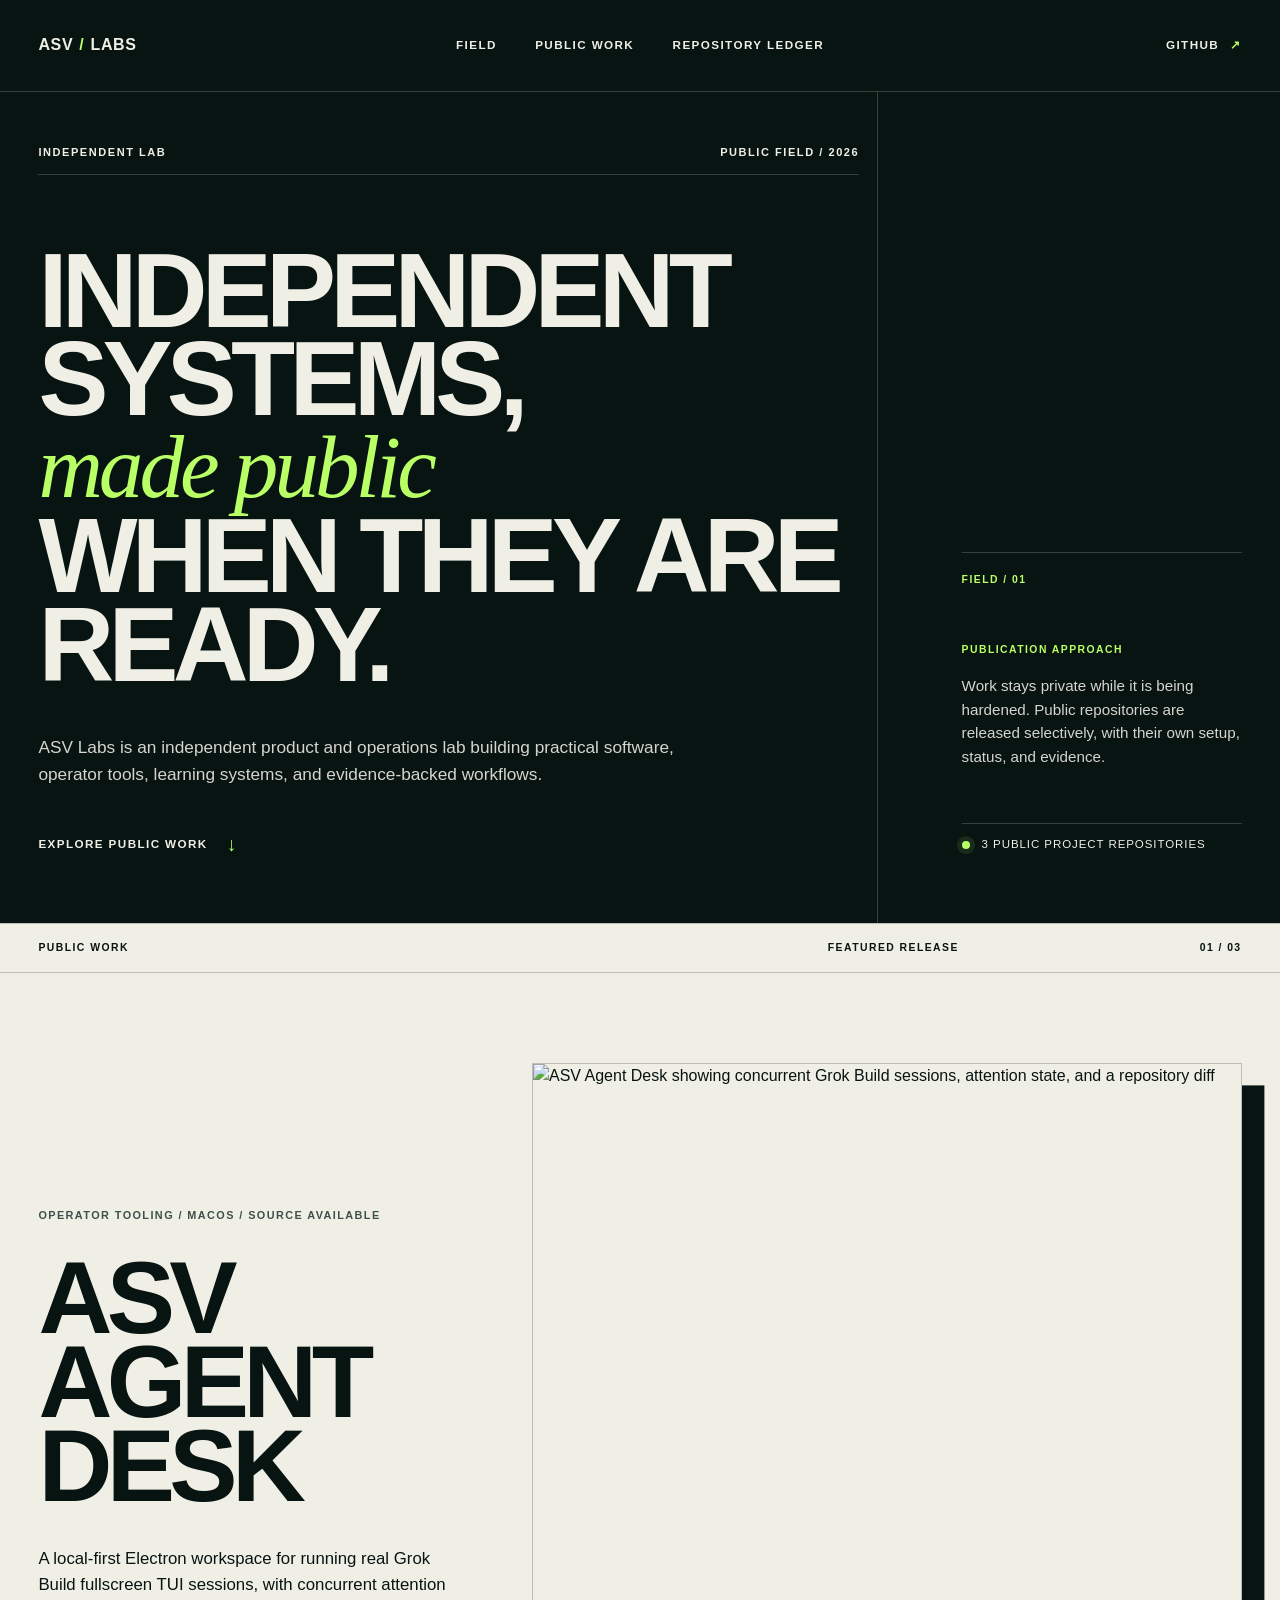
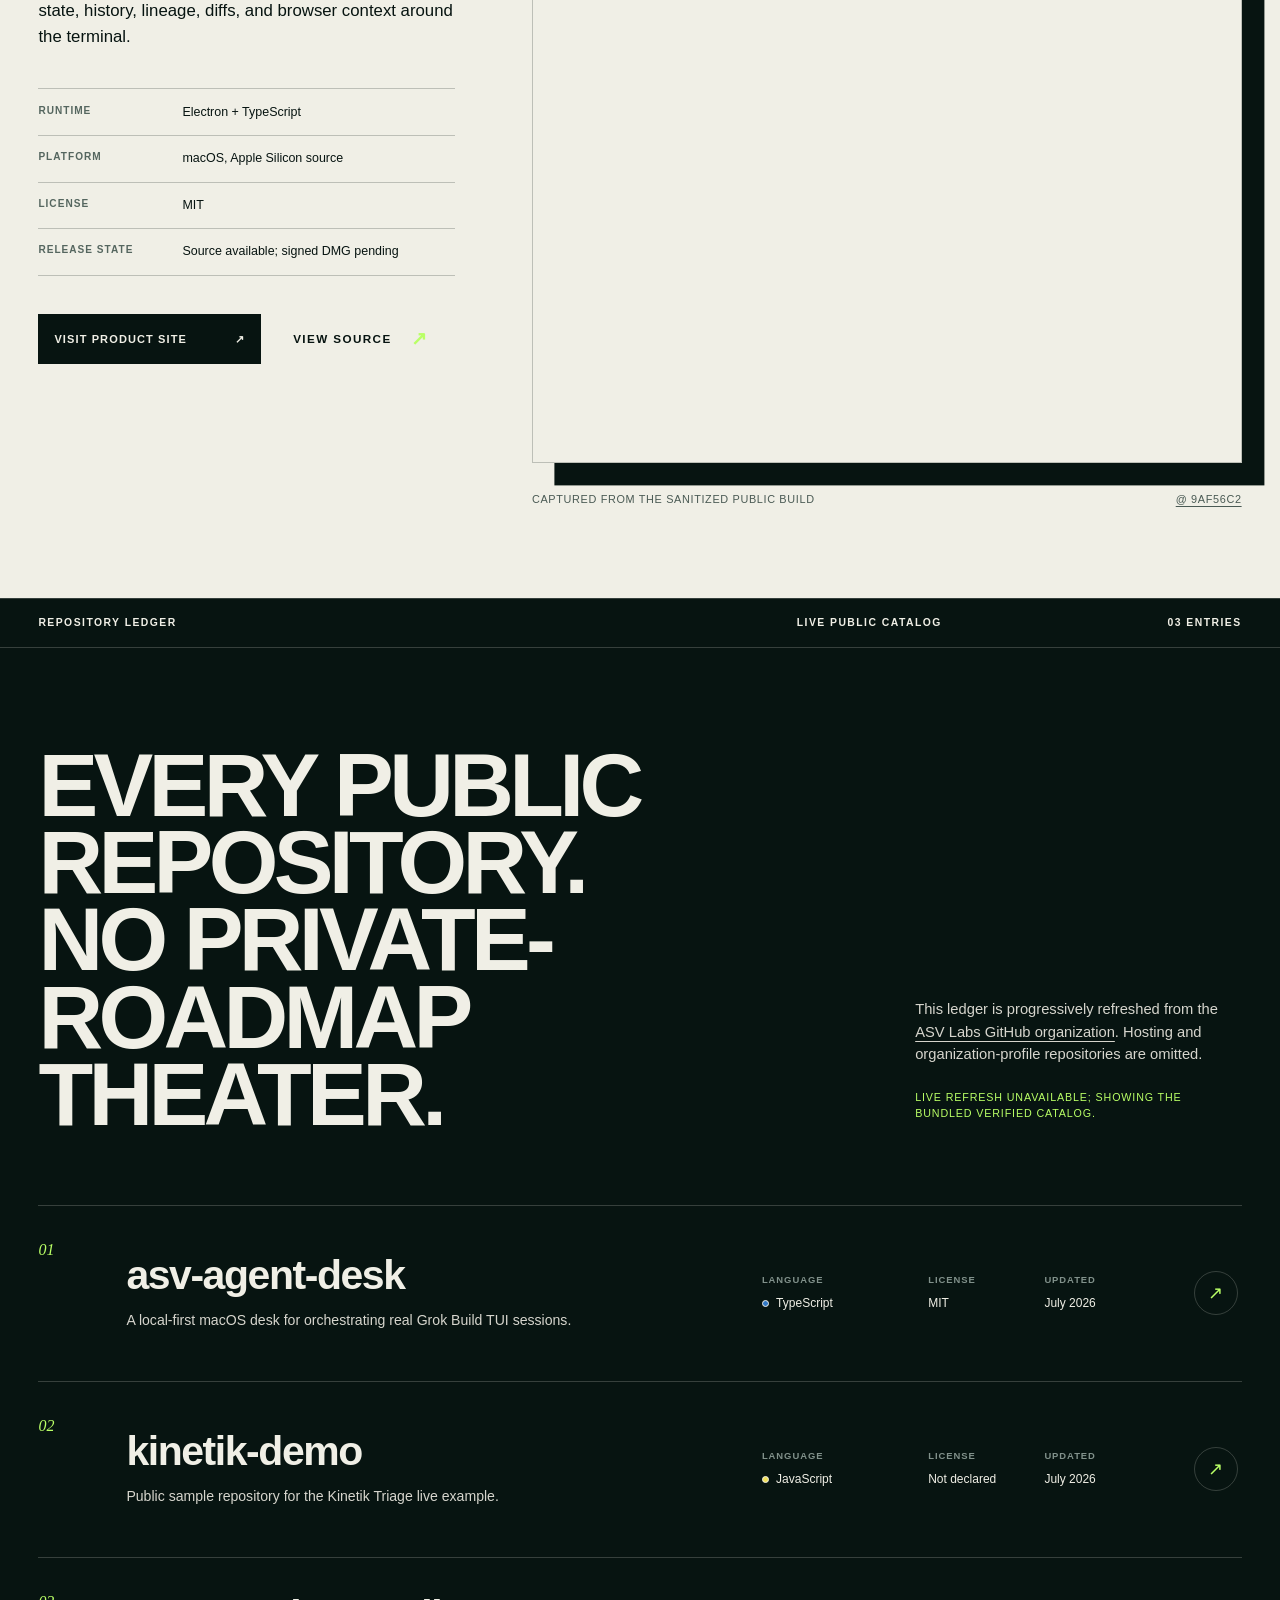
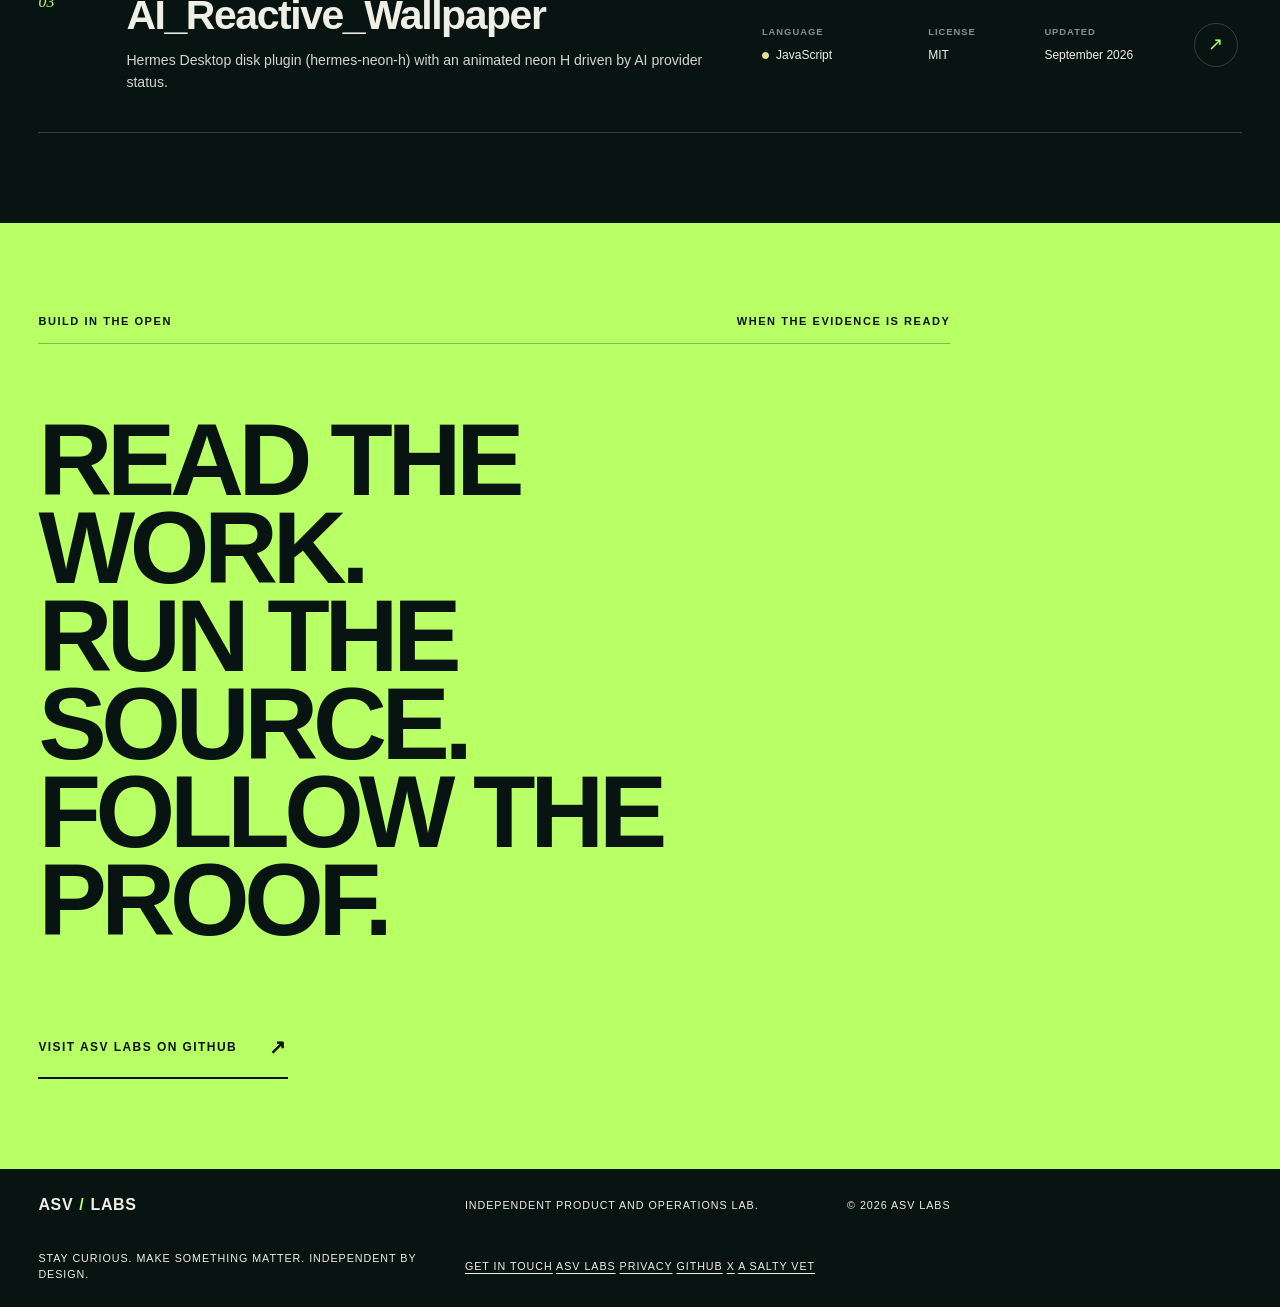
==== index.html @ a230442b "Merge 7c466e0f278f770ca867bb9b438fa072febc591a into 01cfbdef373f18309449ec26e47960da4d2521fb" ====
<!doctype html>
<html lang="en">
  <head>
    <meta charset="utf-8" />
    <meta name="viewport" content="width=device-width, initial-scale=1" />
    <meta
      name="description"
      content="ASV Labs is an independent product and operations lab. Explore public software, operator tools, and technical experiments."
    />
    <meta name="theme-color" content="#071411" />
    <meta property="og:title" content="ASV Labs — Public Work" />
    <meta
      property="og:description"
      content="Independent systems, made public when they are ready."
    />
    <meta property="og:type" content="website" />
    <meta property="og:url" content="https://asv-labs.github.io/" />
    <meta property="og:image" content="https://raw.githubusercontent.com/ASV-Labs/asv-agent-desk/9af56c2a92607fbdabaca327e50a465ed3959dd1/docs/assets/product-overview.jpg" />
    <meta name="twitter:card" content="summary_large_image" />
    <title>ASV Labs — Public Work</title>
    <link rel="canonical" href="https://asv-labs.github.io/" />
    <link rel="icon" href="assets/mark.svg" type="image/svg+xml" />
    <link rel="stylesheet" href="assets/styles.css" />
    <script src="assets/app.js" defer></script>
  </head>
  <body>
    <a class="skip-link" href="#main">Skip to content</a>
    <div class="pointer-field" aria-hidden="true">
      <span class="pointer-field__x"></span>
      <span class="pointer-field__y"></span>
      <span class="pointer-field__dot"></span>
    </div>

    <header class="site-header" data-on-dark>
      <a class="wordmark" href="#top" aria-label="ASV Labs home">
        <span>ASV</span><b>/</b><span>LABS</span>
      </a>
      <nav aria-label="Primary navigation">
        <a href="#field">Field</a>
        <a href="#public-work">Public work</a>
        <a href="#repository-ledger">Repository ledger</a>
      </nav>
      <a class="header-github" href="https://github.com/ASV-Labs">
        GitHub
        <span aria-hidden="true">↗</span>
      </a>
    </header>

    <main id="main">
      <section class="hero" id="top" aria-labelledby="hero-title">
        <div class="hero__copy">
          <p class="eyebrow"><span>Independent lab</span><span>Public field / 2026</span></p>
          <h1 id="hero-title">
            Independent systems,
            <em>made public</em>
            when they are ready.
          </h1>
          <p class="hero__dek">
            ASV Labs is an independent product and operations lab building practical software,
            operator tools, learning systems, and evidence-backed workflows.
          </p>
          <a class="text-action" href="#public-work">
            Explore public work
            <span aria-hidden="true">↓</span>
          </a>
        </div>

        <aside class="field-note" id="field" aria-label="Publication approach">
          <div class="field-note__index">FIELD / 01</div>
          <div class="field-note__body">
            <p class="field-note__label">Publication approach</p>
            <p>
              Work stays private while it is being hardened. Public repositories are released
              selectively, with their own setup, status, and evidence.
            </p>
          </div>
          <div class="field-note__status">
            <span class="status-dot" aria-hidden="true"></span>
            <span id="catalog-summary">3 public project repositories</span>
          </div>
        </aside>
      </section>

      <section class="featured" id="public-work" aria-labelledby="featured-title">
        <div class="section-rail section-rail--dark">
          <span>Public work</span>
          <span>Featured release</span>
          <span>01 / 03</span>
        </div>

        <div class="featured__layout">
          <div class="featured__copy">
            <p class="project-kicker">Operator tooling / macOS / Source available</p>
            <h2 id="featured-title">ASV Agent Desk</h2>
            <p class="featured__lead">
              A local-first Electron workspace for running real Grok Build fullscreen TUI
              sessions, with concurrent attention state, history, lineage, diffs, and browser
              context around the terminal.
            </p>
            <dl class="fact-list">
              <div>
                <dt>Runtime</dt>
                <dd>Electron + TypeScript</dd>
              </div>
              <div>
                <dt>Platform</dt>
                <dd>macOS, Apple Silicon source</dd>
              </div>
              <div>
                <dt>License</dt>
                <dd>MIT</dd>
              </div>
              <div>
                <dt>Release state</dt>
                <dd>Source available; signed DMG pending</dd>
              </div>
            </dl>
            <div class="action-row">
              <a class="button button--dark" href="https://asv-labs.github.io/asv-agent-desk/">
                Visit product site
                <span aria-hidden="true">↗</span>
              </a>
              <a class="text-action text-action--dark" href="https://github.com/ASV-Labs/asv-agent-desk">
                View source
                <span aria-hidden="true">↗</span>
              </a>
            </div>
          </div>

          <figure class="featured__media">
            <img
              src="https://raw.githubusercontent.com/ASV-Labs/asv-agent-desk/9af56c2a92607fbdabaca327e50a465ed3959dd1/docs/assets/product-overview.jpg"
              alt="ASV Agent Desk showing concurrent Grok Build sessions, attention state, and a repository diff"
              width="1600"
              height="1000"
              loading="lazy"
              decoding="async"
            />
            <figcaption>
              Captured from the sanitized public build
              <a href="https://github.com/ASV-Labs/asv-agent-desk/tree/9af56c2a92607fbdabaca327e50a465ed3959dd1">
                @ 9af56c2
              </a>
            </figcaption>
          </figure>
        </div>
      </section>

      <section class="ledger" id="repository-ledger" aria-labelledby="ledger-title">
        <div class="section-rail">
          <span>Repository ledger</span>
          <span>Live public catalog</span>
          <span id="repo-count">03 entries</span>
        </div>

        <div class="ledger__heading">
          <h2 id="ledger-title">Every public repository.<br />No private-roadmap theater.</h2>
          <div>
            <p>
              This ledger is progressively refreshed from the
              <a href="https://github.com/orgs/ASV-Labs/repositories">ASV Labs GitHub organization</a>.
              Hosting and organization-profile repositories are omitted.
            </p>
            <p class="sync-status" id="sync-status" aria-live="polite">
              Showing the catalog bundled with this site.
            </p>
          </div>
        </div>

        <ol class="repo-list" id="repo-list">
          <li class="repo-row" data-repo="asv-agent-desk">
            <span class="repo-row__index">01</span>
            <div class="repo-row__identity">
              <h3><a href="https://github.com/ASV-Labs/asv-agent-desk">asv-agent-desk</a></h3>
              <p>A local-first macOS desk for orchestrating real Grok Build TUI sessions.</p>
            </div>
            <dl class="repo-row__meta">
              <div><dt>Language</dt><dd><span class="meta-dot meta-dot--typescript"></span>TypeScript</dd></div>
              <div><dt>License</dt><dd>MIT</dd></div>
              <div><dt>Updated</dt><dd>July 2026</dd></div>
            </dl>
            <a class="repo-row__open" href="https://github.com/ASV-Labs/asv-agent-desk" aria-label="Open asv-agent-desk on GitHub">
              <span aria-hidden="true">↗</span>
            </a>
          </li>
          <li class="repo-row" data-repo="kinetik-demo">
            <span class="repo-row__index">02</span>
            <div class="repo-row__identity">
              <h3><a href="https://github.com/ASV-Labs/kinetik-demo">kinetik-demo</a></h3>
              <p>Public sample repository for the Kinetik Triage live example.</p>
            </div>
            <dl class="repo-row__meta">
              <div><dt>Language</dt><dd><span class="meta-dot meta-dot--javascript"></span>JavaScript</dd></div>
              <div><dt>License</dt><dd>Not declared</dd></div>
              <div><dt>Updated</dt><dd>July 2026</dd></div>
            </dl>
            <a class="repo-row__open" href="https://github.com/ASV-Labs/kinetik-demo" aria-label="Open kinetik-demo on GitHub">
              <span aria-hidden="true">↗</span>
            </a>
          </li>
          <li class="repo-row" data-repo="AI_Reactive_Wallpaper">
            <span class="repo-row__index">03</span>
            <div class="repo-row__identity">
              <h3><a href="https://github.com/ASV-Labs/AI_Reactive_Wallpaper">AI_Reactive_Wallpaper</a></h3>
              <p>Hermes Desktop disk plugin (hermes-neon-h) with an animated neon H driven by AI provider status.</p>
            </div>
            <dl class="repo-row__meta">
              <div><dt>Language</dt><dd><span class="meta-dot meta-dot--javascript"></span>JavaScript</dd></div>
              <div><dt>License</dt><dd>MIT</dd></div>
              <div><dt>Updated</dt><dd>September 2026</dd></div>
            </dl>
            <a class="repo-row__open" href="https://github.com/ASV-Labs/AI_Reactive_Wallpaper" aria-label="Open AI_Reactive_Wallpaper on GitHub">
              <span aria-hidden="true">↗</span>
            </a>
          </li>
        </ol>
      </section>

      <section class="closing" aria-labelledby="closing-title">
        <p class="eyebrow"><span>Build in the open</span><span>When the evidence is ready</span></p>
        <h2 id="closing-title">Read the work.<br />Run the source.<br />Follow the proof.</h2>
        <a href="https://github.com/ASV-Labs">
          Visit ASV Labs on GitHub
          <span aria-hidden="true">↗</span>
        </a>
      </section>
    </main>

    <footer class="site-footer">
      <a class="wordmark" href="#top"><span>ASV</span><b>/</b><span>LABS</span></a>
      <p>Independent product and operations lab.</p>
      <p>© <span id="year">2026</span> ASV Labs</p>
      <p>Stay curious. Make something matter. Independent by design.</p>
      <nav aria-label="Elsewhere">
        <a href="mailto:SaltyEngineer@asv-labs.com">Get in touch</a>
        <a href="https://asv-labs.com/" aria-label="ASV Labs home">ASV Labs</a>
        <a href="https://asv-labs.com/privacy/">Privacy</a>
        <a href="https://github.com/ASV-Labs" aria-label="ASV Labs on GitHub">GitHub</a>
        <a href="https://x.com/ASaltyVet" aria-label="A Salty Vet on X">X</a>
        <a href="https://asaltyvet.com/" aria-label="Learn more about A Salty Vet">A Salty Vet</a>
      </nav>
    </footer>
  </body>
</html>
---- assets/styles.css ----
:root {
  --ink: #071411;
  --ink-soft: #10231e;
  --paper: #f0efe6;
  --paper-dim: #d6d5cd;
  --signal: #b9ff66;
  --line-dark: rgba(7, 20, 17, 0.22);
  --line-light: rgba(240, 239, 230, 0.2);
  --display: "Avenir Next Condensed", "Arial Narrow", "Helvetica Neue", Arial, sans-serif;
  --body: "Avenir Next", "Segoe UI", Helvetica, Arial, sans-serif;
  --serif: "Iowan Old Style", "Baskerville", "Times New Roman", serif;
  --ease: cubic-bezier(0.22, 1, 0.36, 1);
}

* {
  box-sizing: border-box;
}

html {
  scroll-behavior: smooth;
}

body {
  margin: 0;
  overflow-x: hidden;
  color: var(--paper);
  background: var(--ink);
  font-family: var(--body);
  font-size: 16px;
  line-height: 1.55;
  text-rendering: optimizeLegibility;
}

a {
  color: inherit;
  text-decoration-thickness: 1px;
  text-underline-offset: 0.24em;
}

a:hover {
  text-decoration-color: var(--signal);
}

img {
  display: block;
  max-width: 100%;
}

.skip-link {
  position: fixed;
  z-index: 100;
  top: 0.75rem;
  left: 0.75rem;
  padding: 0.7rem 1rem;
  color: var(--ink);
  background: var(--signal);
  transform: translateY(-180%);
  transition: transform 180ms ease;
}

.skip-link:focus {
  transform: translateY(0);
}

:focus-visible {
  outline: 2px solid var(--signal);
  outline-offset: 4px;
}

.site-header {
  position: absolute;
  z-index: 20;
  top: 0;
  left: 0;
  display: grid;
  width: 100%;
  min-height: 5.75rem;
  grid-template-columns: minmax(160px, 1fr) auto minmax(160px, 1fr);
  align-items: center;
  padding: 0 3vw;
  border-bottom: 1px solid var(--line-light);
  font-size: 0.73rem;
  font-weight: 650;
  letter-spacing: 0.12em;
  text-transform: uppercase;
}

.wordmark {
  display: inline-flex;
  width: max-content;
  align-items: center;
  gap: 0.38em;
  font-family: var(--display);
  font-size: 1rem;
  font-weight: 800;
  letter-spacing: 0.04em;
  text-decoration: none;
}

.wordmark b {
  color: var(--signal);
  font-weight: inherit;
}

.site-header nav {
  display: flex;
  gap: clamp(1.4rem, 3vw, 3.4rem);
}

.site-header nav a,
.header-github {
  text-decoration: none;
}

.site-header nav a:hover,
.header-github:hover {
  color: var(--signal);
}

.header-actions {
  justify-self: end;
  display: flex;
  align-items: center;
  gap: clamp(1rem, 2.2vw, 1.8rem);
}

.header-page {
  display: none;
  text-decoration: none;
}

.header-page:hover {
  color: var(--signal);
}

.header-github {
  justify-self: end;
}

.header-github span {
  margin-left: 0.55em;
  color: var(--signal);
}

.pointer-field {
  position: fixed;
  z-index: 5;
  inset: 0;
  overflow: hidden;
  pointer-events: none;
  opacity: 0;
  transition: opacity 500ms ease;
}

.pointer-field.is-active {
  opacity: 1;
}

.pointer-field__x,
.pointer-field__y,
.pointer-field__dot {
  position: absolute;
  top: 0;
  left: 0;
}

.pointer-field__x {
  width: 100vw;
  height: 1px;
  background: rgba(185, 255, 102, 0.11);
  transform: translateY(var(--pointer-y, -100px));
}

.pointer-field__y {
  width: 1px;
  height: 100vh;
  background: rgba(185, 255, 102, 0.11);
  transform: translateX(var(--pointer-x, -100px));
}

.pointer-field__dot {
  width: 7px;
  height: 7px;
  margin: -3px 0 0 -3px;
  border-radius: 50%;
  background: var(--signal);
  transform: translate(var(--pointer-x, -100px), var(--pointer-y, -100px));
}

.hero {
  position: relative;
  display: grid;
  min-height: 100svh;
  grid-template-columns: minmax(0, 1.85fr) minmax(280px, 0.62fr);
  gap: clamp(3rem, 8vw, 9rem);
  align-items: end;
  padding: clamp(9rem, 15vh, 12rem) 3vw 3.5rem;
  overflow: hidden;
}

.hero::before {
  position: absolute;
  top: 5.75rem;
  bottom: 0;
  left: 68.5%;
  width: 1px;
  content: "";
  background: var(--line-light);
}

.hero__copy {
  position: relative;
  z-index: 8;
  min-width: 0;
}

.eyebrow {
  display: flex;
  max-width: 57rem;
  justify-content: space-between;
  gap: 2rem;
  margin: 0 0 clamp(3rem, 8vh, 6rem);
  padding-bottom: 0.8rem;
  border-bottom: 1px solid var(--line-light);
  font-size: 0.69rem;
  font-weight: 650;
  letter-spacing: 0.14em;
  text-transform: uppercase;
}

.hero h1 {
  max-width: 18ch;
  margin: 0;
  font-family: var(--display);
  font-size: clamp(4.4rem, 8.2vw, 9rem);
  font-stretch: condensed;
  font-weight: 750;
  letter-spacing: -0.055em;
  line-height: 0.84;
  text-transform: uppercase;
}

.hero h1 em {
  display: block;
  color: var(--signal);
  font-family: var(--serif);
  font-size: 0.85em;
  font-weight: 400;
  letter-spacing: -0.045em;
  line-height: 1;
  text-transform: none;
}

.hero__dek {
  max-width: 42rem;
  margin: clamp(2.5rem, 5vh, 4rem) 0 2.2rem;
  color: var(--paper-dim);
  font-size: clamp(1.05rem, 1.35vw, 1.32rem);
}

.text-action {
  display: inline-flex;
  min-height: 44px;
  align-items: center;
  gap: 1.2rem;
  font-size: 0.73rem;
  font-weight: 700;
  letter-spacing: 0.12em;
  text-decoration: none;
  text-transform: uppercase;
}

.text-action span {
  color: var(--signal);
  font-size: 1.2rem;
  transition: transform 280ms var(--ease);
}

.text-action:hover span {
  transform: translate(4px, -4px);
}

.hero > .hero__copy > .text-action span {
  transform: none;
}

.hero > .hero__copy > .text-action:hover span {
  transform: translateY(5px);
}

.field-note {
  position: relative;
  z-index: 8;
  align-self: end;
  padding: 1.2rem 0 0;
  border-top: 1px solid var(--line-light);
}

.field-note__index,
.field-note__label {
  color: var(--signal);
  font-size: 0.65rem;
  font-weight: 700;
  letter-spacing: 0.14em;
  text-transform: uppercase;
}

.field-note__body {
  margin: clamp(2rem, 6vh, 4rem) 0;
}

.field-note__body p:last-child {
  max-width: 26rem;
  margin: 1rem 0 0;
  color: var(--paper-dim);
  font-size: 0.95rem;
}

.field-note__status {
  display: flex;
  min-height: 44px;
  align-items: center;
  gap: 0.75rem;
  border-top: 1px solid var(--line-light);
  font-size: 0.72rem;
  letter-spacing: 0.08em;
  text-transform: uppercase;
}

.status-dot {
  width: 8px;
  height: 8px;
  border-radius: 50%;
  background: var(--signal);
  box-shadow: 0 0 0 5px rgba(185, 255, 102, 0.1);
}

.section-rail {
  display: grid;
  grid-template-columns: 1fr 1fr auto;
  gap: 2rem;
  padding: 1rem 3vw;
  border-top: 1px solid var(--line-light);
  border-bottom: 1px solid var(--line-light);
  font-size: 0.65rem;
  font-weight: 700;
  letter-spacing: 0.14em;
  text-transform: uppercase;
}

.section-rail--dark {
  border-color: var(--line-dark);
}

.section-rail span:nth-child(2) {
  text-align: center;
}

.featured {
  position: relative;
  z-index: 10;
  color: var(--ink);
  background: var(--paper);
}

.featured__layout {
  display: grid;
  min-height: 100svh;
  grid-template-columns: minmax(300px, 0.74fr) minmax(0, 1.26fr);
  gap: clamp(3rem, 6vw, 7rem);
  align-items: center;
  padding: clamp(4rem, 10vh, 8rem) 3vw;
}

.project-kicker {
  margin: 0 0 2rem;
  color: #3d5049;
  font-size: 0.68rem;
  font-weight: 700;
  letter-spacing: 0.13em;
  text-transform: uppercase;
}

.featured h2 {
  max-width: 7ch;
  margin: 0;
  font-family: var(--display);
  font-size: clamp(4.4rem, 8vw, 8rem);
  font-weight: 780;
  letter-spacing: -0.055em;
  line-height: 0.82;
  text-transform: uppercase;
}

.featured__lead {
  max-width: 34rem;
  margin: 2.4rem 0;
  font-size: clamp(1.05rem, 1.25vw, 1.25rem);
}

.fact-list {
  margin: 2.4rem 0;
  border-top: 1px solid var(--line-dark);
}

.fact-list > div {
  display: grid;
  grid-template-columns: 8rem 1fr;
  gap: 1rem;
  padding: 0.82rem 0;
  border-bottom: 1px solid var(--line-dark);
  font-size: 0.78rem;
}

.fact-list dt {
  color: #55665f;
  font-size: 0.63rem;
  font-weight: 700;
  letter-spacing: 0.1em;
  text-transform: uppercase;
}

.fact-list dd {
  margin: 0;
}

.action-row {
  display: flex;
  flex-wrap: wrap;
  gap: 1rem 2rem;
  align-items: center;
}

.button {
  display: inline-flex;
  min-height: 50px;
  align-items: center;
  justify-content: space-between;
  gap: 3rem;
  padding: 0.8rem 1rem;
  font-size: 0.69rem;
  font-weight: 700;
  letter-spacing: 0.1em;
  text-decoration: none;
  text-transform: uppercase;
}

.button--dark {
  color: var(--paper);
  background: var(--ink);
}

.button--dark:hover {
  color: var(--signal);
}

.text-action--dark {
  color: var(--ink);
}

.featured__media {
  margin: 0;
}

.featured__media img {
  width: 100%;
  aspect-ratio: 16 / 10;
  object-fit: cover;
  border: 1px solid var(--line-dark);
  box-shadow: 1.4rem 1.4rem 0 var(--ink);
}

.featured__media figcaption {
  display: flex;
  justify-content: space-between;
  gap: 1rem;
  margin-top: 1.8rem;
  color: #4a5a54;
  font-size: 0.68rem;
  letter-spacing: 0.06em;
  text-transform: uppercase;
}

.ledger {
  position: relative;
  z-index: 10;
  padding-bottom: clamp(5rem, 10vh, 9rem);
  background: var(--ink);
}

.ledger__heading {
  display: grid;
  grid-template-columns: minmax(0, 1.4fr) minmax(280px, 0.6fr);
  gap: clamp(3rem, 9vw, 10rem);
  align-items: end;
  padding: clamp(4rem, 11vh, 9rem) 3vw clamp(3rem, 8vh, 6rem);
}

.ledger h2,
.closing h2 {
  margin: 0;
  font-family: var(--display);
  font-size: clamp(3.5rem, 7vw, 7.6rem);
  font-weight: 760;
  letter-spacing: -0.052em;
  line-height: 0.86;
  text-transform: uppercase;
}

.ledger__heading > div {
  max-width: 29rem;
  color: var(--paper-dim);
  font-size: 0.92rem;
}

.sync-status {
  margin-top: 1.4rem;
  color: var(--signal);
  font-size: 0.67rem;
  letter-spacing: 0.08em;
  text-transform: uppercase;
}

.repo-list {
  margin: 0;
  padding: 0 3vw;
  list-style: none;
}

.repo-row {
  position: relative;
  display: grid;
  min-height: 11rem;
  grid-template-columns: 4rem minmax(260px, 1.2fr) minmax(360px, 0.8fr) 3rem;
  gap: 1.5rem;
  align-items: center;
  border-top: 1px solid var(--line-light);
  transition:
    color 240ms var(--ease),
    background-color 240ms var(--ease),
    padding 240ms var(--ease);
}

.repo-row:last-child {
  border-bottom: 1px solid var(--line-light);
}

.repo-row:hover,
.repo-row:focus-within {
  padding-right: 1.25rem;
  padding-left: 1.25rem;
  color: var(--ink);
  background: var(--signal);
}

.repo-row__index {
  align-self: start;
  padding-top: 2rem;
  color: var(--signal);
  font-family: var(--serif);
  font-style: italic;
}

.repo-row:hover .repo-row__index,
.repo-row:focus-within .repo-row__index {
  color: var(--ink);
}

.repo-row__identity h3 {
  margin: 0;
  font-family: var(--display);
  font-size: clamp(2rem, 3.2vw, 3.8rem);
  font-weight: 730;
  letter-spacing: -0.035em;
  line-height: 1;
}

.repo-row__identity h3 a {
  text-decoration: none;
}

.repo-row__identity p {
  max-width: 42rem;
  margin: 0.9rem 0 0;
  color: var(--paper-dim);
  font-size: 0.88rem;
}

.repo-row:hover .repo-row__identity p,
.repo-row:focus-within .repo-row__identity p {
  color: rgba(7, 20, 17, 0.74);
}

.repo-row__meta {
  display: grid;
  grid-template-columns: 1.2fr 0.8fr 1fr;
  gap: 1rem;
  margin: 0;
}

.repo-row__meta dt {
  margin-bottom: 0.4rem;
  color: #81918b;
  font-size: 0.59rem;
  font-weight: 700;
  letter-spacing: 0.1em;
  text-transform: uppercase;
}

.repo-row:hover .repo-row__meta dt,
.repo-row:focus-within .repo-row__meta dt {
  color: rgba(7, 20, 17, 0.62);
}

.repo-row__meta dd {
  display: flex;
  align-items: center;
  gap: 0.45rem;
  margin: 0;
  font-size: 0.75rem;
}

.meta-dot {
  width: 7px;
  height: 7px;
  border: 1px solid currentColor;
  border-radius: 50%;
  background: var(--signal);
}

.meta-dot--javascript {
  background: #f1e05a;
}

.meta-dot--typescript {
  background: #3178c6;
}

.repo-row__open {
  display: grid;
  width: 44px;
  height: 44px;
  place-items: center;
  border: 1px solid var(--line-light);
  border-radius: 50%;
  color: var(--signal);
  font-size: 1.15rem;
  text-decoration: none;
}

.repo-row:hover .repo-row__open,
.repo-row:focus-within .repo-row__open {
  border-color: var(--ink);
  color: var(--ink);
}

.closing {
  position: relative;
  z-index: 10;
  min-height: 84svh;
  padding: clamp(4rem, 10vh, 8rem) 3vw;
  color: var(--ink);
  background: var(--signal);
}

.closing .eyebrow {
  border-color: rgba(7, 20, 17, 0.3);
}

.closing h2 {
  max-width: 13ch;
  font-size: clamp(4rem, 8vw, 9rem);
}

.closing > a {
  display: inline-flex;
  min-height: 54px;
  align-items: center;
  gap: 2rem;
  margin-top: clamp(3rem, 9vh, 7rem);
  padding-bottom: 0.4rem;
  border-bottom: 2px solid var(--ink);
  font-size: 0.75rem;
  font-weight: 750;
  letter-spacing: 0.12em;
  text-decoration: none;
  text-transform: uppercase;
}

.closing > a span {
  font-size: 1.25rem;
  transition: transform 280ms var(--ease);
}

.closing > a:hover span {
  transform: translate(5px, -5px);
}

.site-footer {
  position: relative;
  z-index: 10;
  display: grid;
  grid-template-columns: 1fr auto 1fr;
  gap: 2rem;
  align-items: center;
  min-height: 8rem;
  padding: 1.5rem 3vw;
  background: var(--ink);
  font-size: 0.67rem;
  letter-spacing: 0.09em;
  text-transform: uppercase;
}

.site-footer p {
  margin: 0;
}

.site-footer p:last-child {
  justify-self: end;
}

@media (max-width: 980px) {
  .site-header {
    grid-template-columns: 1fr auto;
  }

  .site-header nav {
    display: none;
  }

  .header-page {
    display: inline-flex;
    min-height: 44px;
    align-items: center;
  }

  .hero {
    min-height: auto;
    grid-template-columns: minmax(0, 1fr);
    gap: 4rem;
    padding-top: 10rem;
  }

  .hero::before {
    display: none;
  }

  .hero h1 {
    max-width: 13ch;
    font-size: clamp(4.2rem, 11vw, 7rem);
  }

  .field-note {
    display: grid;
    grid-template-columns: 7rem 1fr;
    gap: 1rem;
  }

  .field-note__body {
    margin: 0;
  }

  .field-note__status {
    grid-column: 1 / -1;
    margin-top: 1rem;
  }

  .featured__layout {
    min-height: auto;
    grid-template-columns: 1fr;
  }

  .featured__copy {
    display: grid;
    grid-template-columns: 1fr 1fr;
    column-gap: 3rem;
  }

  .project-kicker,
  .featured h2,
  .featured__lead {
    grid-column: 1 / -1;
  }

  .ledger__heading {
    grid-template-columns: 1fr;
    align-items: start;
  }

  .repo-row {
    grid-template-columns: 3rem minmax(0, 1fr) 3rem;
  }

  .repo-row__meta {
    grid-column: 2;
    grid-template-columns: repeat(3, 1fr);
    padding-bottom: 1.6rem;
  }

  .repo-row__open {
    grid-column: 3;
    grid-row: 1 / span 2;
  }
}

@media (max-width: 620px) {
  .pointer-field {
    display: none;
  }

  .site-header {
    min-height: 4.6rem;
    padding-right: 1.1rem;
    padding-left: 1.1rem;
  }

  .header-page,
  .header-github {
    min-height: 44px;
    display: flex;
    align-items: center;
  }

  .hero {
    padding: 8.5rem 1.1rem 2.4rem;
  }

  .eyebrow {
    margin-bottom: 2.6rem;
  }

  .eyebrow span:last-child {
    text-align: right;
  }

  .hero h1 {
    max-width: 100%;
    overflow-wrap: normal;
    font-size: clamp(3rem, 12.8vw, 4.2rem);
    letter-spacing: -0.065em;
    line-height: 0.86;
  }

  .hero__dek {
    margin-top: 2.3rem;
    font-size: 1rem;
  }

  .field-note {
    grid-template-columns: 1fr;
  }

  .field-note__body {
    padding-top: 1.5rem;
    border-top: 1px solid var(--line-light);
  }

  .section-rail {
    grid-template-columns: 1fr auto;
    padding-right: 1.1rem;
    padding-left: 1.1rem;
  }

  .section-rail span:nth-child(2) {
    display: none;
  }

  .featured__layout {
    display: flex;
    flex-direction: column;
    gap: 3rem;
    padding: 4rem 1.1rem;
  }

  .featured__copy {
    display: block;
  }

  .featured h2 {
    font-size: clamp(3.8rem, 18vw, 5.6rem);
  }

  .fact-list > div {
    grid-template-columns: 6.5rem 1fr;
  }

  .featured__media {
    order: -1;
  }

  .featured__media img {
    aspect-ratio: 4 / 3;
    box-shadow: 0.65rem 0.65rem 0 var(--ink);
  }

  .featured__media figcaption {
    display: block;
    line-height: 1.6;
  }

  .featured__media figcaption a {
    display: block;
    margin-top: 0.2rem;
  }

  .ledger__heading {
    padding: 4rem 1.1rem 3rem;
  }

  .ledger h2 {
    font-size: clamp(3.1rem, 15vw, 4.6rem);
  }

  .repo-list {
    padding: 0 1.1rem;
  }

  .repo-row {
    min-height: 0;
    grid-template-columns: 2rem minmax(0, 1fr) 44px;
    gap: 0.75rem;
    padding: 2rem 0;
  }

  .repo-row:hover,
  .repo-row:focus-within {
    margin: 0 -0.55rem;
    padding: 2rem 0.55rem;
  }

  .repo-row__index {
    padding-top: 0.3rem;
  }

  .repo-row__identity h3 {
    overflow-wrap: anywhere;
    font-size: clamp(1.9rem, 10vw, 2.7rem);
  }

  .repo-row__meta {
    grid-column: 2 / -1;
    grid-template-columns: 1fr;
    gap: 0.9rem;
    padding: 0.8rem 0 0;
  }

  .repo-row__meta div {
    display: grid;
    grid-template-columns: 5.5rem 1fr;
    gap: 0.6rem;
  }

  .repo-row__meta dt {
    margin: 0;
  }

  .repo-row__open {
    grid-column: 3;
    grid-row: 1;
  }

  .closing {
    min-height: 72svh;
    padding: 4rem 1.1rem;
  }

  .closing h2 {
    max-width: 10ch;
    font-size: clamp(3.5rem, 17vw, 5.4rem);
  }

  .site-footer {
    grid-template-columns: 1fr auto;
    padding: 2rem 1.1rem;
  }

  .site-footer > p:first-of-type {
    grid-column: 1 / -1;
    grid-row: 2;
  }
}

@media (prefers-reduced-motion: reduce) {
  html {
    scroll-behavior: auto;
  }

  *,
  *::before,
  *::after {
    scroll-behavior: auto !important;
    transition-duration: 0.01ms !important;
    animation-duration: 0.01ms !important;
    animation-iteration-count: 1 !important;
  }

  .pointer-field {
    display: none;
  }
}
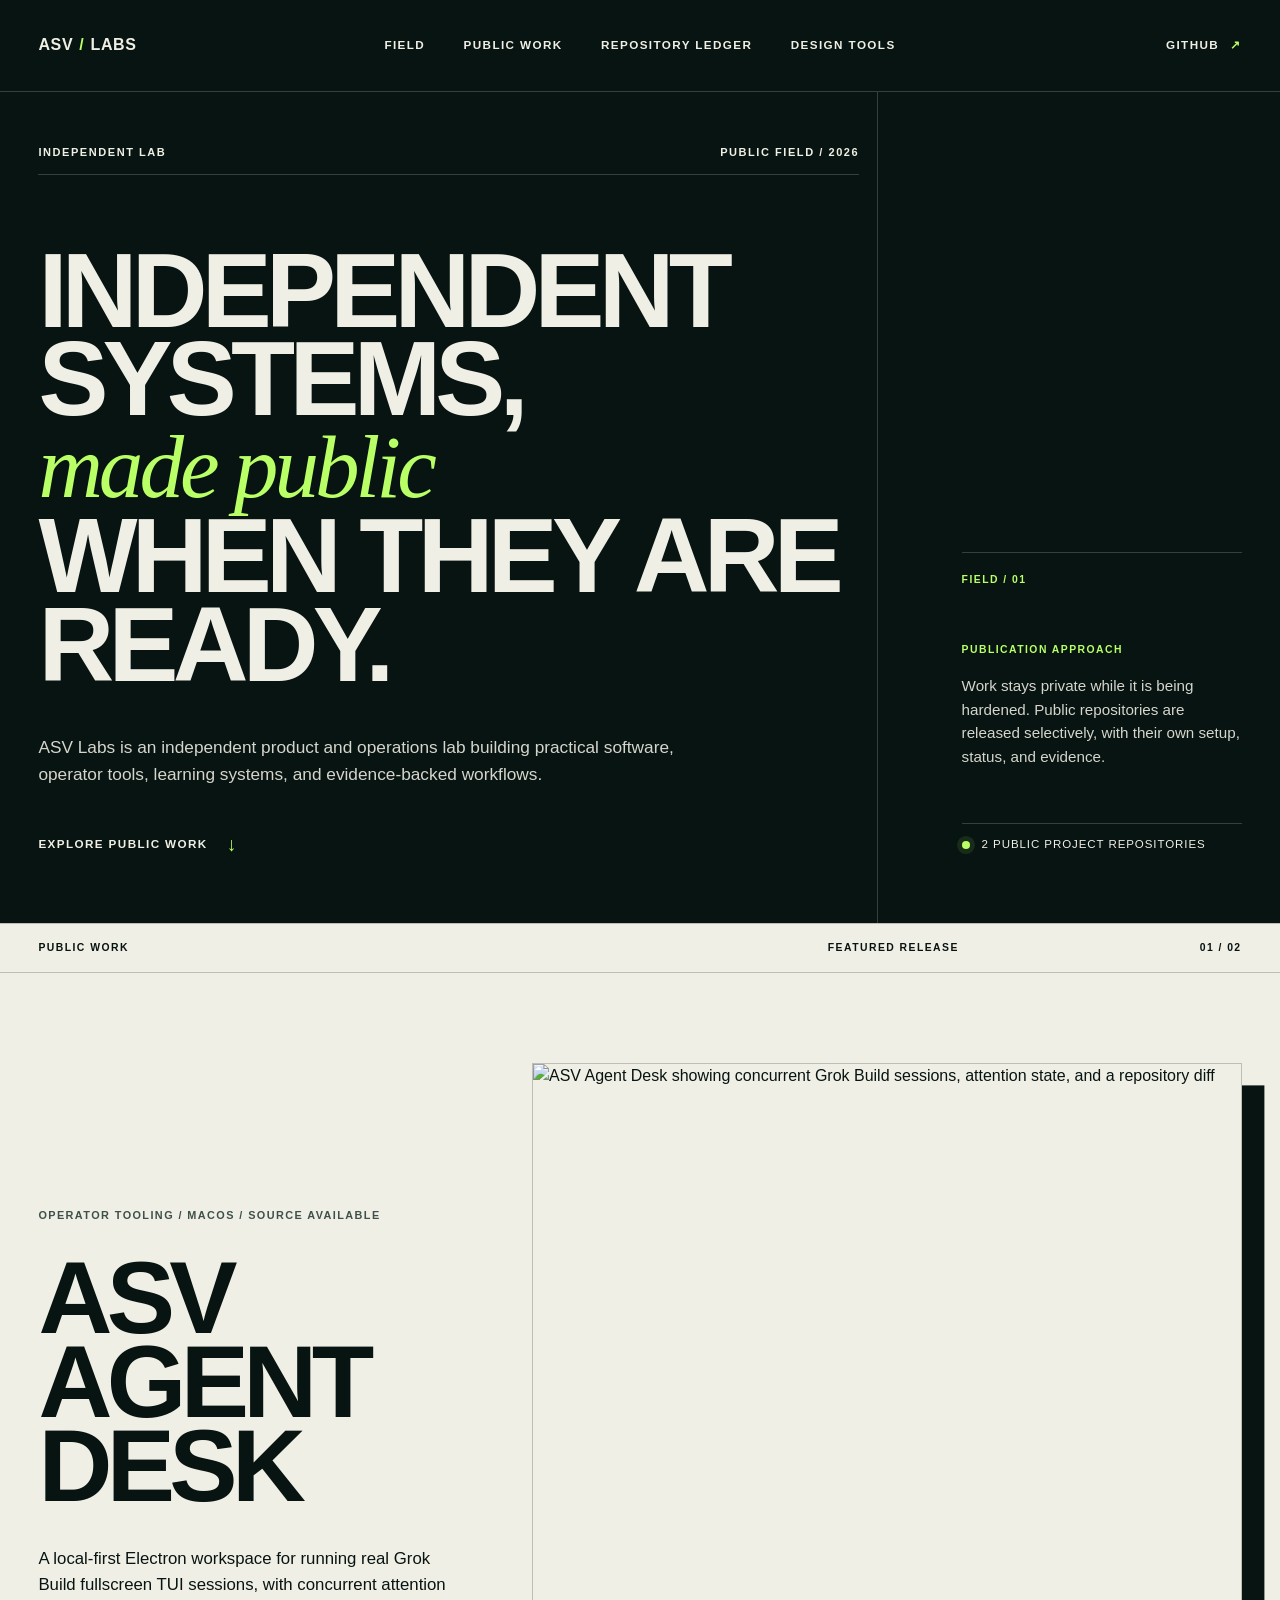
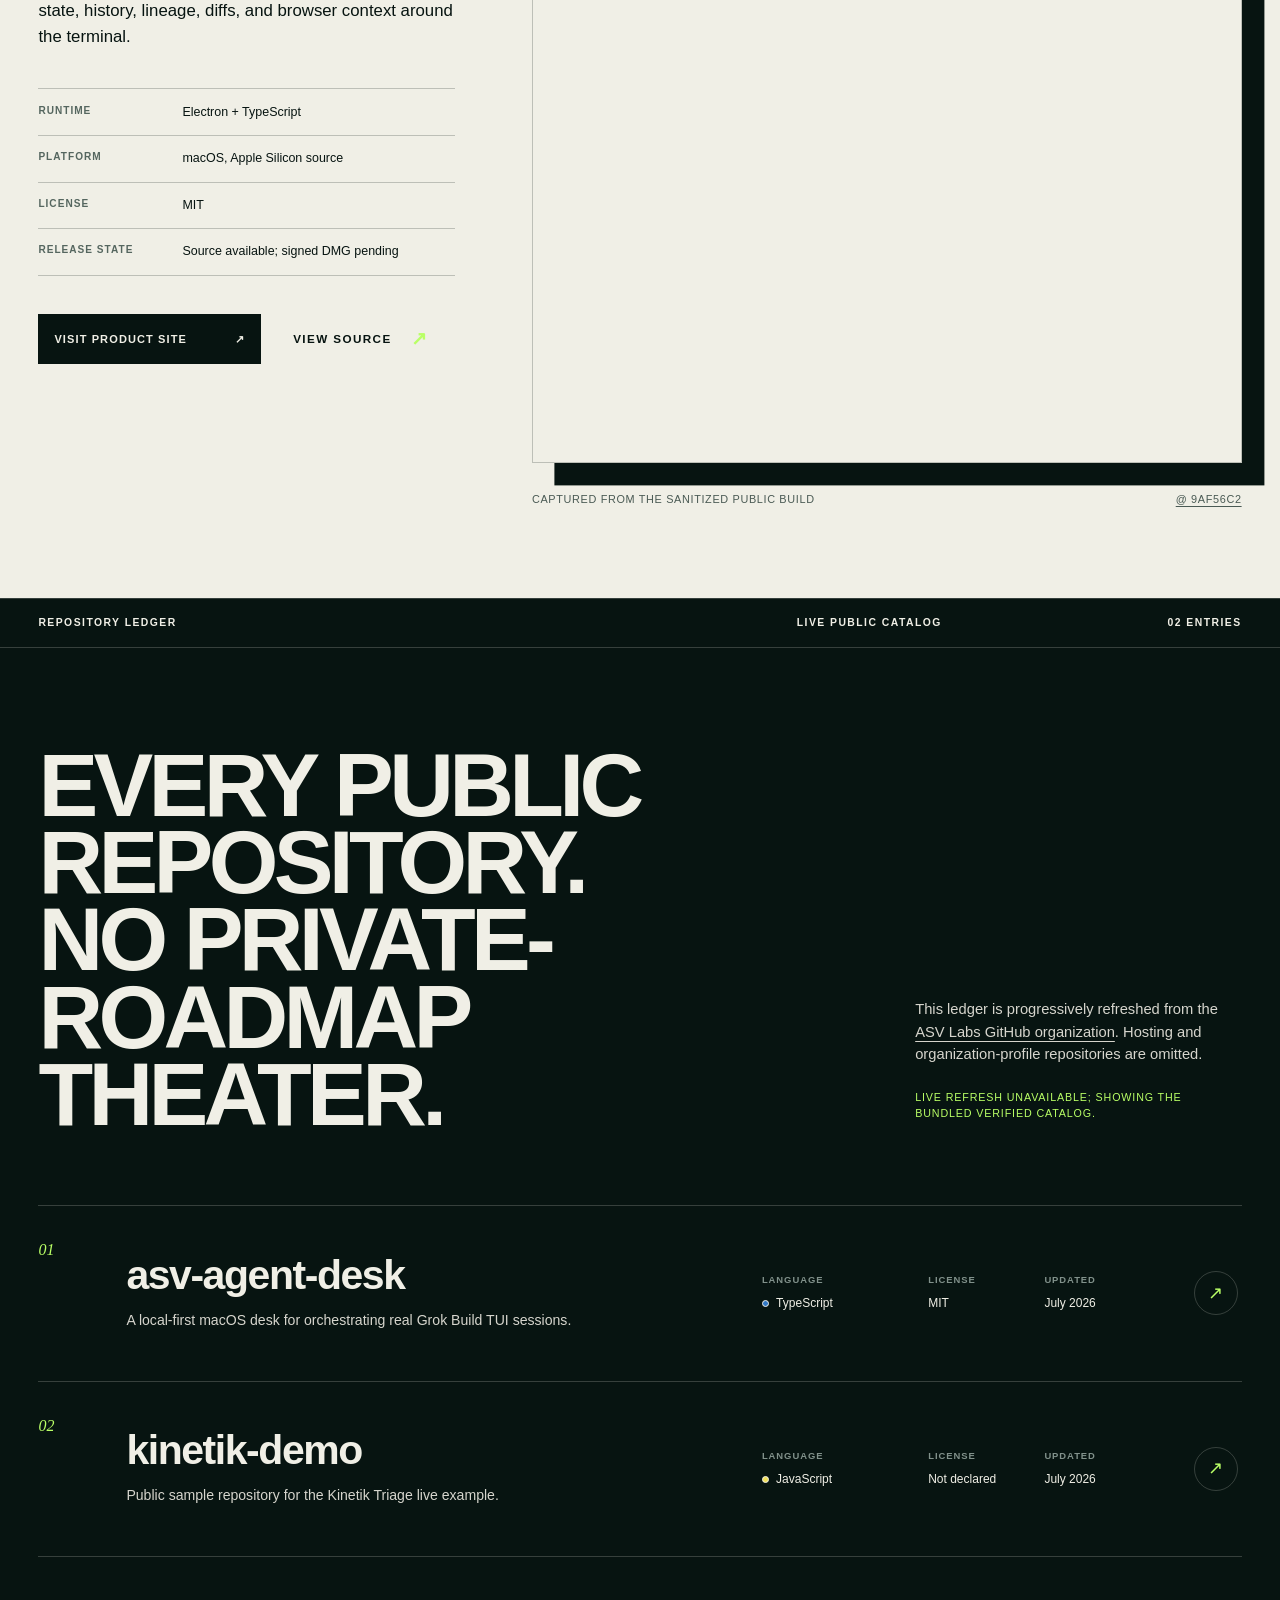
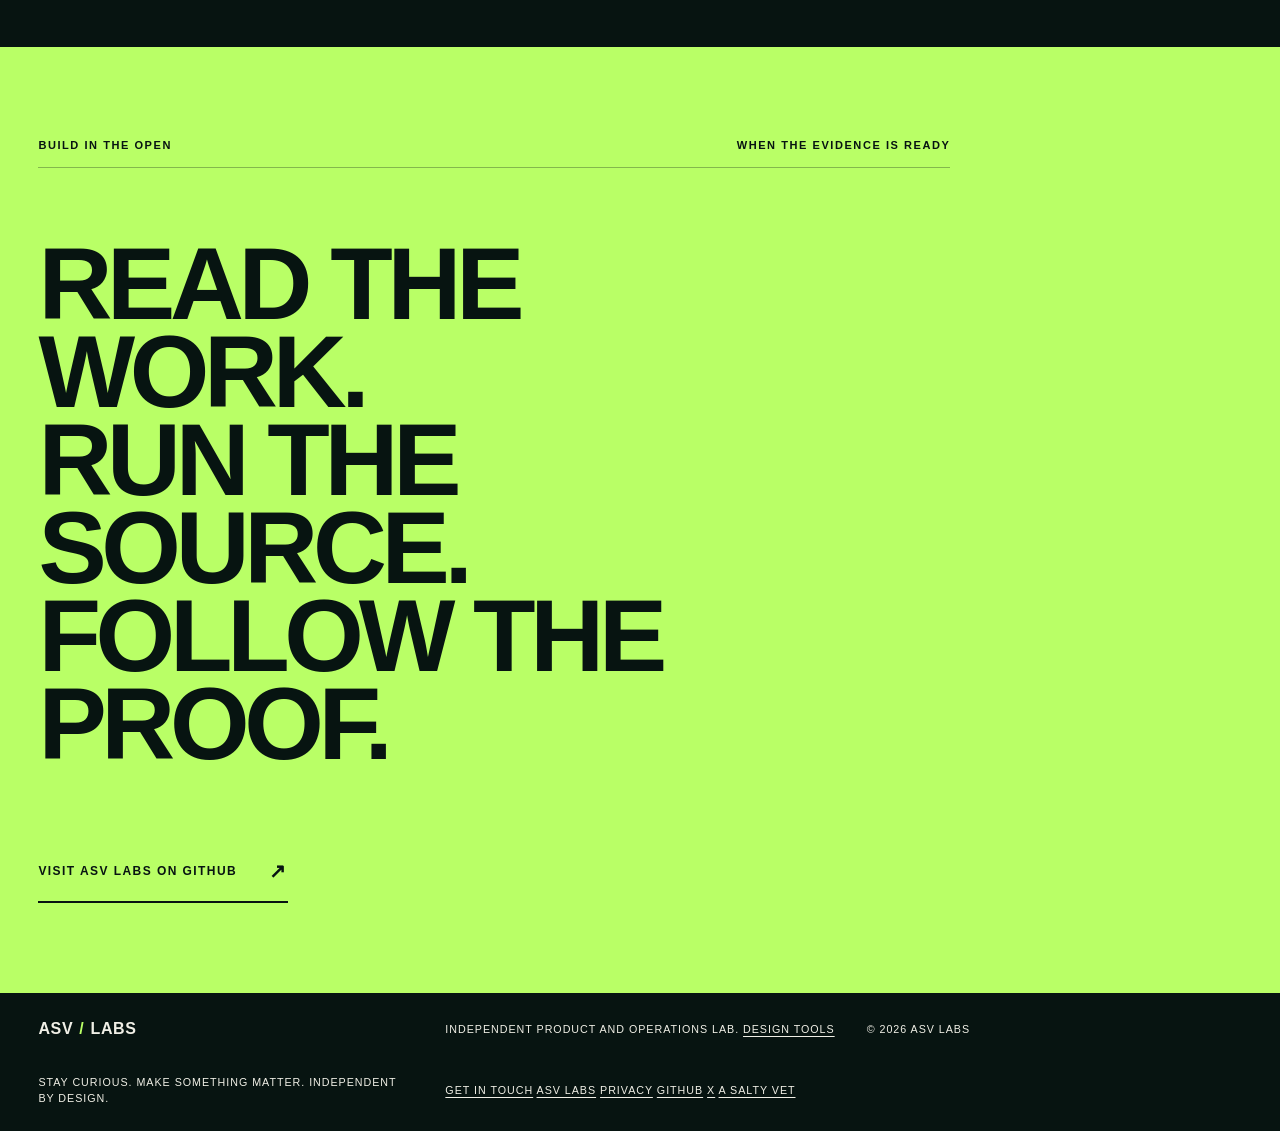
==== commit 94204b52: "Merge 724c54b85173312106b5f7b00356a44963da8d66 into 01cfbdef373f18309449ec26e47960da4d2521fb" ====
--- a/index.html
+++ b/index.html
@@ -39,11 +39,15 @@
         <a href="#field">Field</a>
         <a href="#public-work">Public work</a>
         <a href="#repository-ledger">Repository ledger</a>
+        <a href="/design-tools/">Design tools</a>
       </nav>
-      <a class="header-github" href="https://github.com/ASV-Labs">
-        GitHub
-        <span aria-hidden="true">↗</span>
-      </a>
+      <div class="header-actions">
+        <a class="header-page" href="/design-tools/">Design tools</a>
+        <a class="header-github" href="https://github.com/ASV-Labs">
+          GitHub
+          <span aria-hidden="true">↗</span>
+        </a>
+      </div>
     </header>
 
     <main id="main">
@@ -76,7 +80,7 @@
           </div>
           <div class="field-note__status">
             <span class="status-dot" aria-hidden="true"></span>
-            <span id="catalog-summary">3 public project repositories</span>
+            <span id="catalog-summary">2 public project repositories</span>
           </div>
         </aside>
       </section>
@@ -85,7 +89,7 @@
         <div class="section-rail section-rail--dark">
           <span>Public work</span>
           <span>Featured release</span>
-          <span>01 / 03</span>
+          <span>01 / 02</span>
         </div>
 
         <div class="featured__layout">
@@ -150,7 +154,7 @@
         <div class="section-rail">
           <span>Repository ledger</span>
           <span>Live public catalog</span>
-          <span id="repo-count">03 entries</span>
+          <span id="repo-count">02 entries</span>
         </div>
 
         <div class="ledger__heading">
@@ -198,21 +202,6 @@
               <span aria-hidden="true">↗</span>
             </a>
           </li>
-          <li class="repo-row" data-repo="AI_Reactive_Wallpaper">
-            <span class="repo-row__index">03</span>
-            <div class="repo-row__identity">
-              <h3><a href="https://github.com/ASV-Labs/AI_Reactive_Wallpaper">AI_Reactive_Wallpaper</a></h3>
-              <p>Hermes Desktop disk plugin (hermes-neon-h) with an animated neon H driven by AI provider status.</p>
-            </div>
-            <dl class="repo-row__meta">
-              <div><dt>Language</dt><dd><span class="meta-dot meta-dot--javascript"></span>JavaScript</dd></div>
-              <div><dt>License</dt><dd>MIT</dd></div>
-              <div><dt>Updated</dt><dd>September 2026</dd></div>
-            </dl>
-            <a class="repo-row__open" href="https://github.com/ASV-Labs/AI_Reactive_Wallpaper" aria-label="Open AI_Reactive_Wallpaper on GitHub">
-              <span aria-hidden="true">↗</span>
-            </a>
-          </li>
         </ol>
       </section>
 
@@ -228,7 +217,10 @@
 
     <footer class="site-footer">
       <a class="wordmark" href="#top"><span>ASV</span><b>/</b><span>LABS</span></a>
-      <p>Independent product and operations lab.</p>
+      <p>
+        Independent product and operations lab.
+        <a href="/design-tools/">Design tools</a>
+      </p>
       <p>© <span id="year">2026</span> ASV Labs</p>
       <p>Stay curious. Make something matter. Independent by design.</p>
       <nav aria-label="Elsewhere">
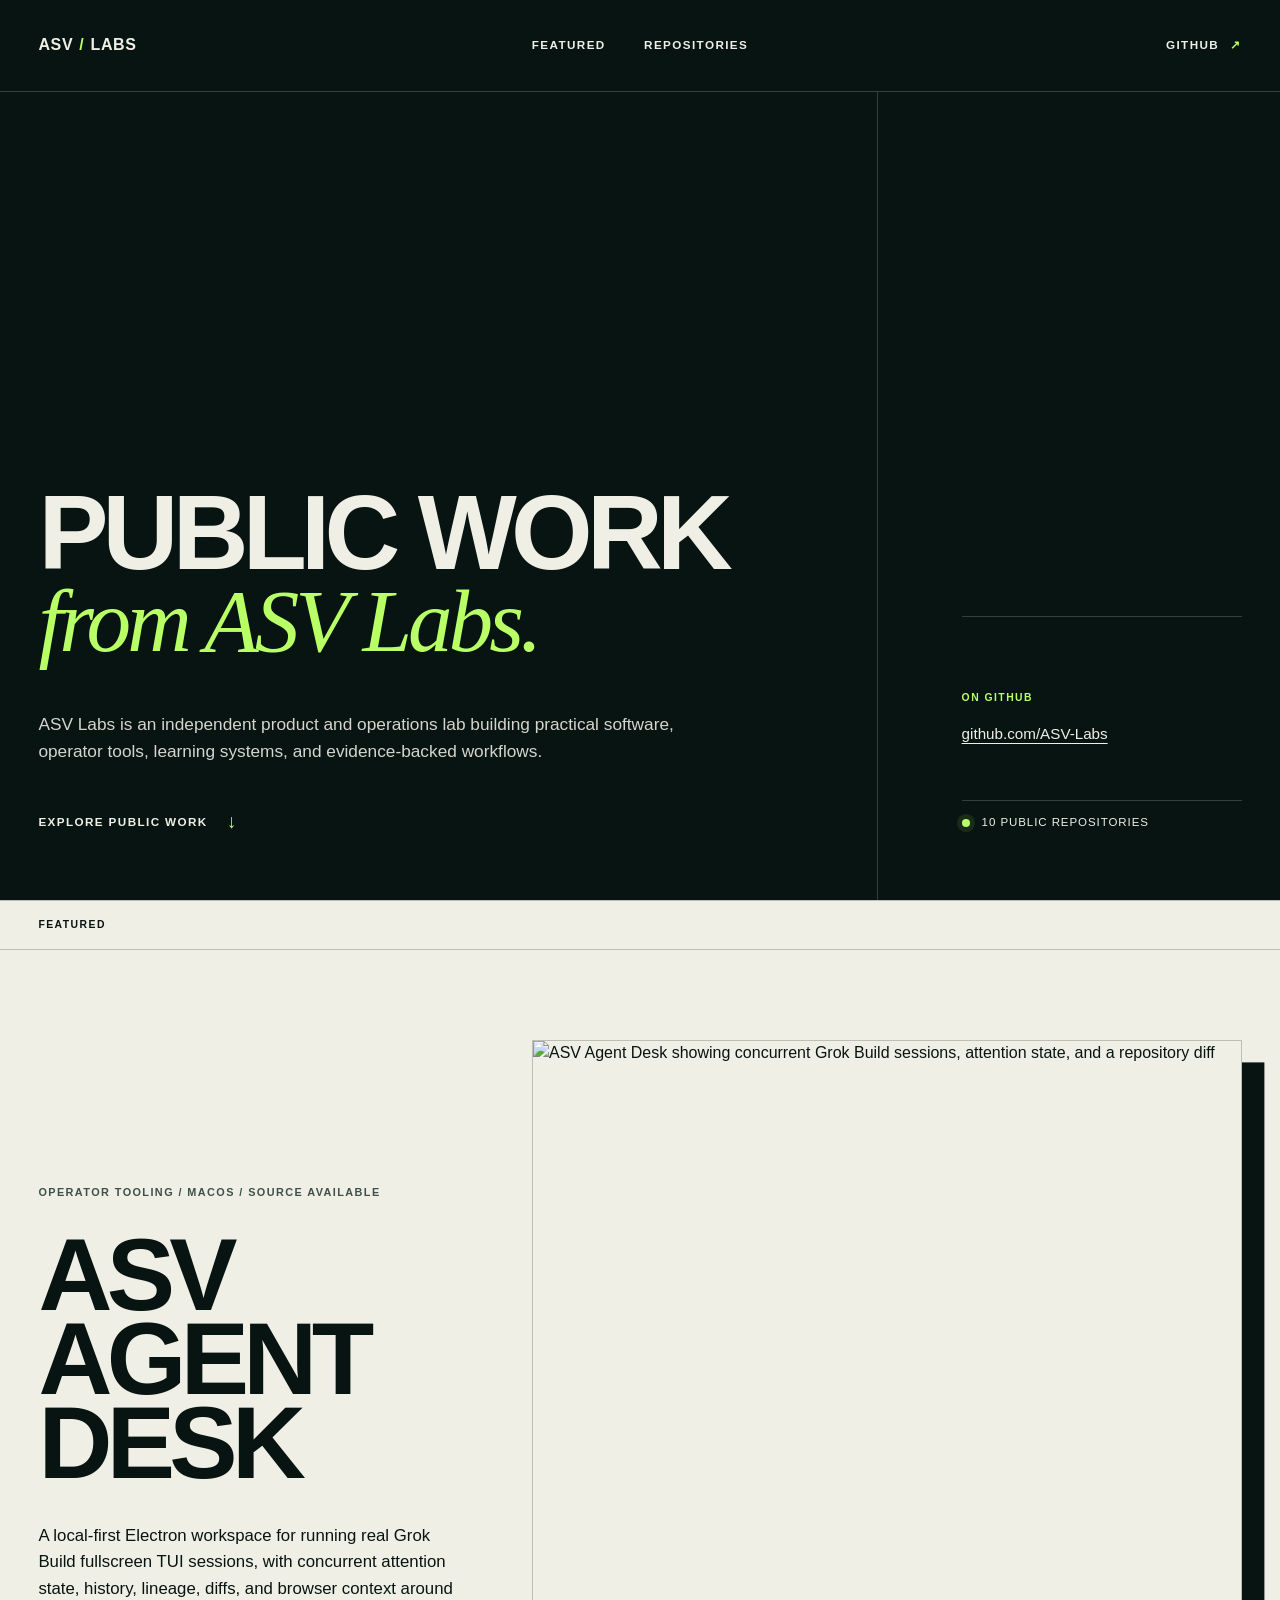
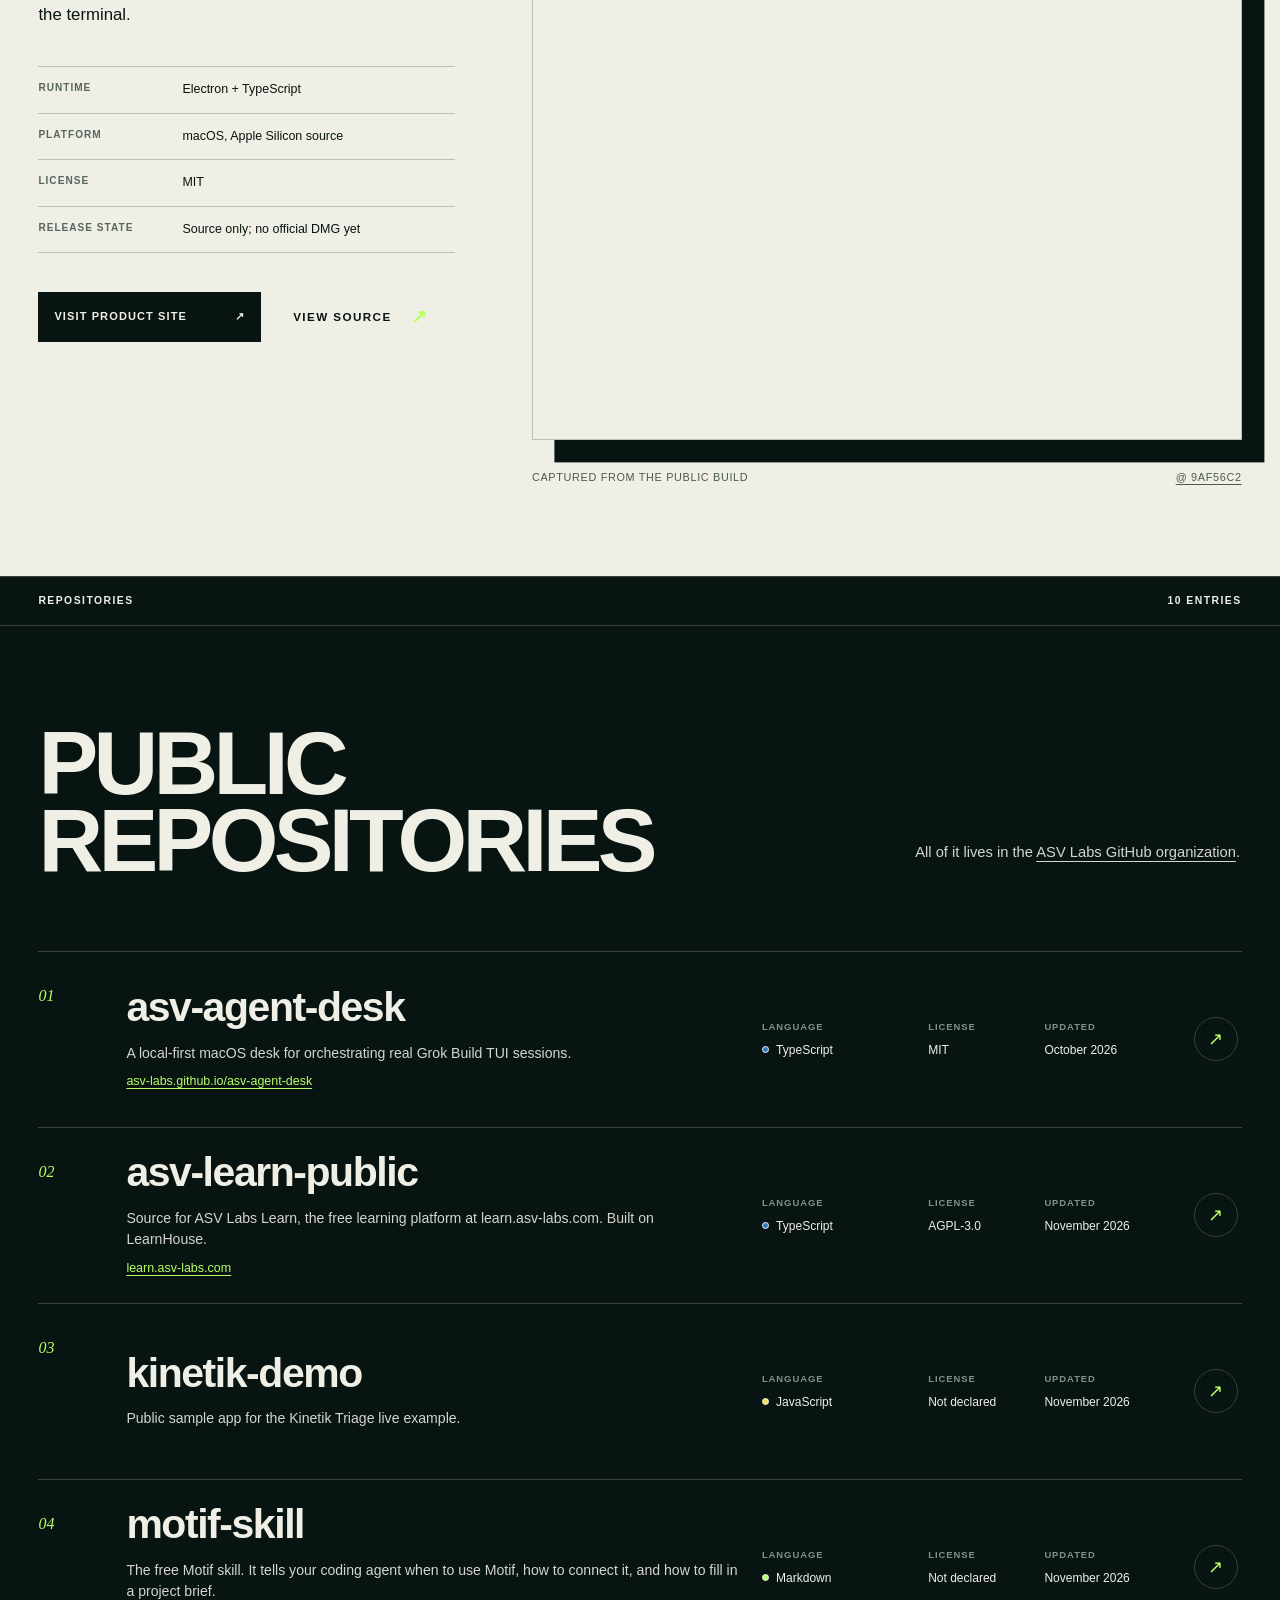
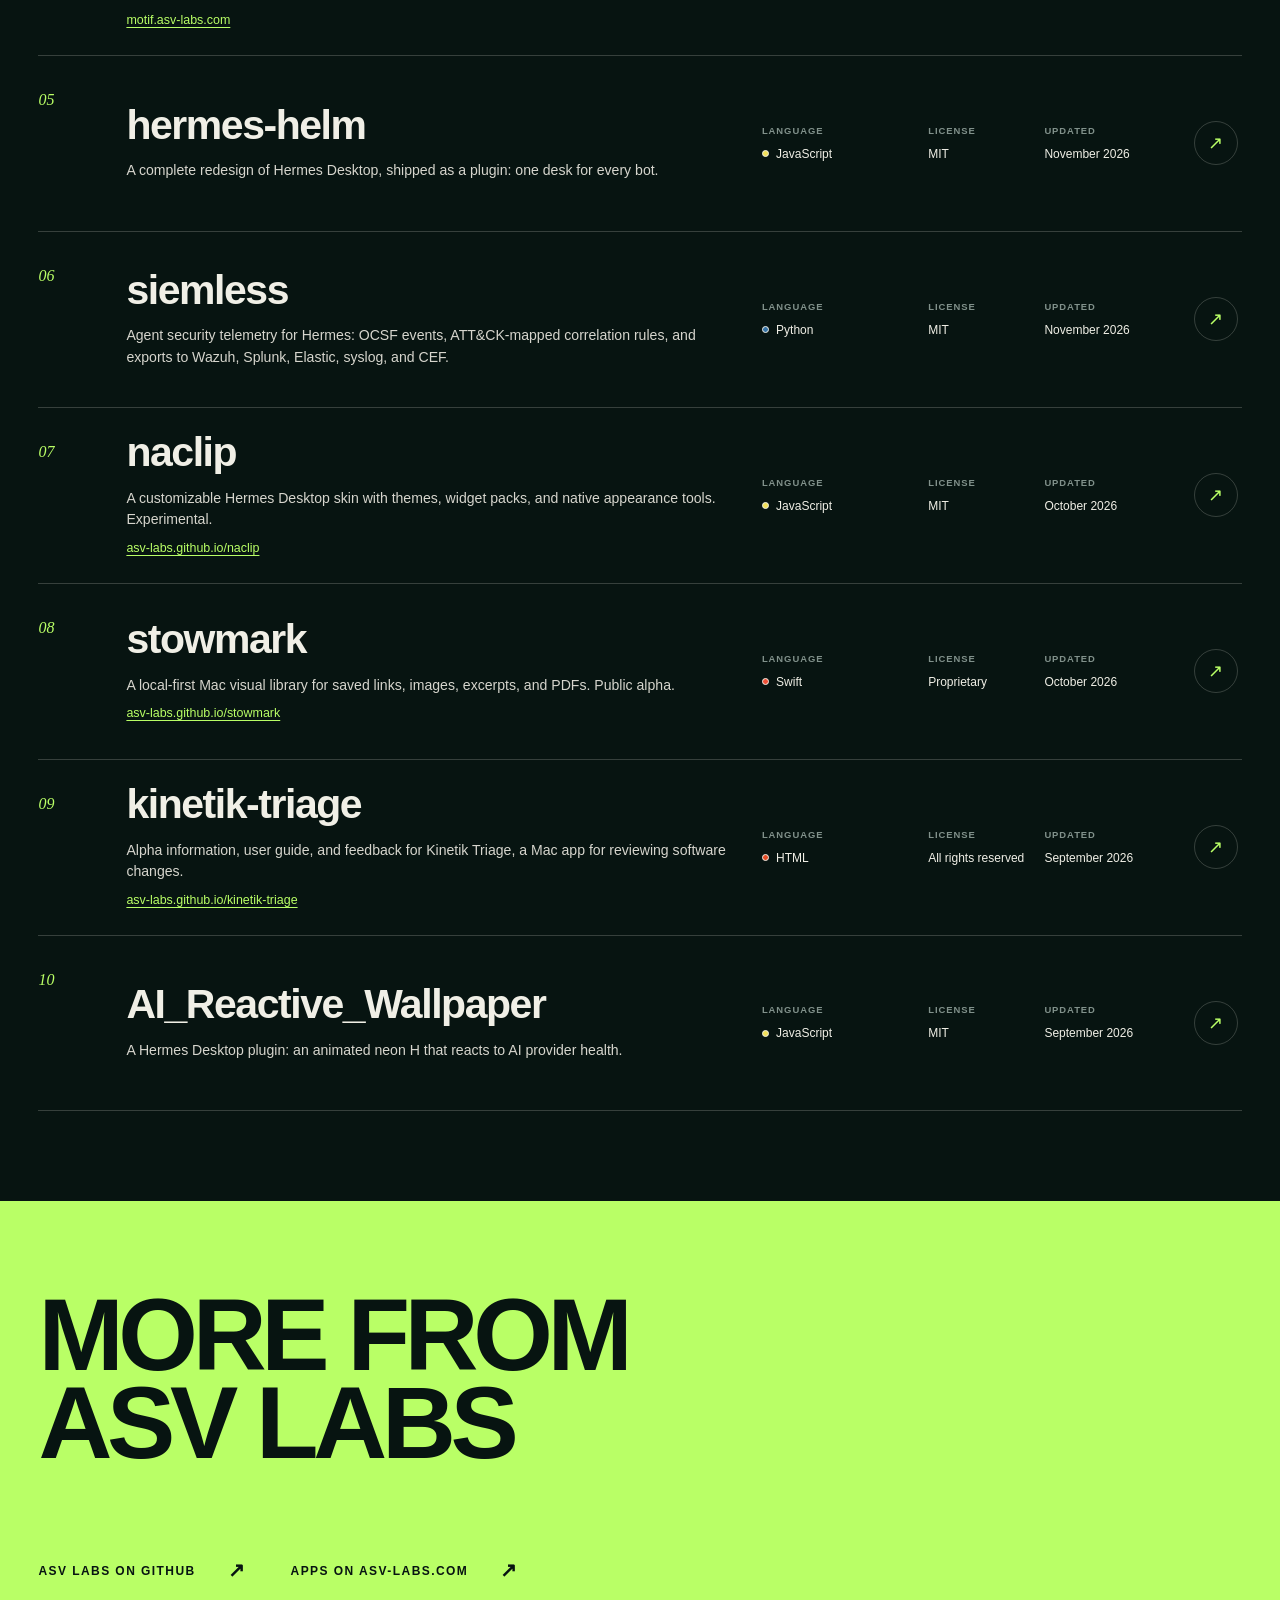
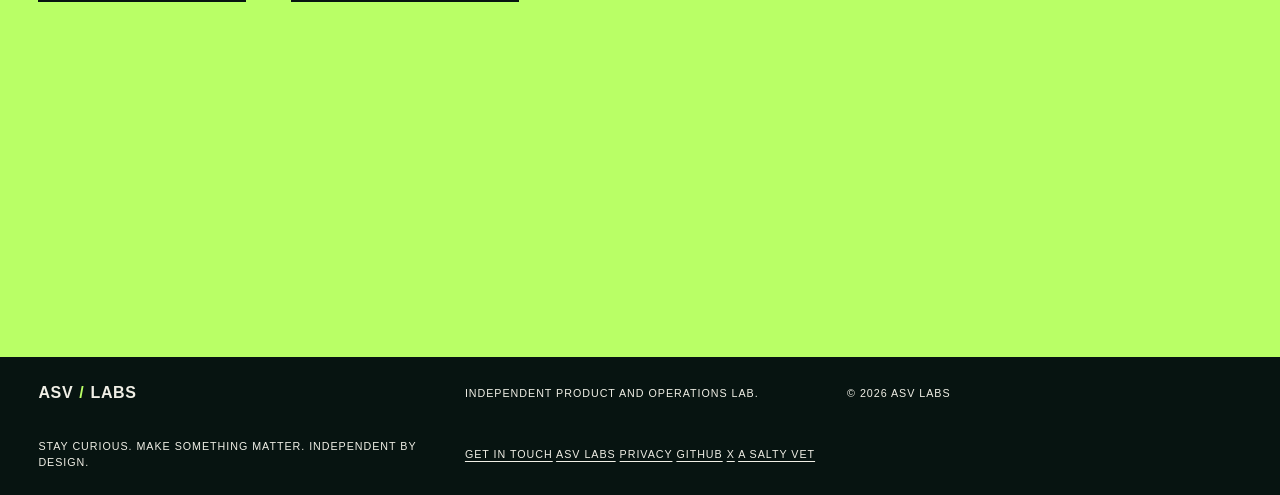
==== commit e40a7ca9: "Remove internal notes and list every public repository - Ledger is now a curated static catalog; the" ====
--- a/index.html
+++ b/index.html
@@ -5,19 +5,21 @@
     <meta name="viewport" content="width=device-width, initial-scale=1" />
     <meta
       name="description"
-      content="ASV Labs is an independent product and operations lab. Explore public software, operator tools, and technical experiments."
+      content="Every public ASV Labs repository in one place: Mac apps, Hermes Desktop plugins, agent tools, and the ASV Labs Learn platform, with links to source and live sites."
     />
     <meta name="theme-color" content="#071411" />
-    <meta property="og:title" content="ASV Labs — Public Work" />
+    <meta property="og:title" content="ASV Labs on GitHub: public projects and source code" />
     <meta
       property="og:description"
-      content="Independent systems, made public when they are ready."
+      content="Every public ASV Labs repository, with links to source and live sites."
     />
     <meta property="og:type" content="website" />
+    <meta property="og:site_name" content="ASV Labs" />
     <meta property="og:url" content="https://asv-labs.github.io/" />
     <meta property="og:image" content="https://raw.githubusercontent.com/ASV-Labs/asv-agent-desk/9af56c2a92607fbdabaca327e50a465ed3959dd1/docs/assets/product-overview.jpg" />
+    <meta property="og:image:alt" content="ASV Agent Desk running concurrent Grok Build sessions" />
     <meta name="twitter:card" content="summary_large_image" />
-    <title>ASV Labs — Public Work</title>
+    <title>ASV Labs on GitHub: public projects and source code</title>
     <link rel="canonical" href="https://asv-labs.github.io/" />
     <link rel="icon" href="assets/mark.svg" type="image/svg+xml" />
     <link rel="stylesheet" href="assets/styles.css" />
@@ -36,28 +38,21 @@
         <span>ASV</span><b>/</b><span>LABS</span>
       </a>
       <nav aria-label="Primary navigation">
-        <a href="#field">Field</a>
-        <a href="#public-work">Public work</a>
-        <a href="#repository-ledger">Repository ledger</a>
-        <a href="/design-tools/">Design tools</a>
+        <a href="#public-work">Featured</a>
+        <a href="#repository-ledger">Repositories</a>
       </nav>
-      <div class="header-actions">
-        <a class="header-page" href="/design-tools/">Design tools</a>
-        <a class="header-github" href="https://github.com/ASV-Labs">
-          GitHub
-          <span aria-hidden="true">↗</span>
-        </a>
-      </div>
+      <a class="header-github" href="https://github.com/ASV-Labs">
+        GitHub
+        <span aria-hidden="true">↗</span>
+      </a>
     </header>
 
     <main id="main">
       <section class="hero" id="top" aria-labelledby="hero-title">
         <div class="hero__copy">
-          <p class="eyebrow"><span>Independent lab</span><span>Public field / 2026</span></p>
           <h1 id="hero-title">
-            Independent systems,
-            <em>made public</em>
-            when they are ready.
+            Public work
+            <em>from ASV Labs.</em>
           </h1>
           <p class="hero__dek">
             ASV Labs is an independent product and operations lab building practical software,
@@ -69,27 +64,21 @@
           </a>
         </div>
 
-        <aside class="field-note" id="field" aria-label="Publication approach">
-          <div class="field-note__index">FIELD / 01</div>
+        <aside class="field-note" aria-label="ASV Labs on GitHub">
           <div class="field-note__body">
-            <p class="field-note__label">Publication approach</p>
-            <p>
-              Work stays private while it is being hardened. Public repositories are released
-              selectively, with their own setup, status, and evidence.
-            </p>
+            <p class="field-note__label">On GitHub</p>
+            <p><a href="https://github.com/ASV-Labs">github.com/ASV-Labs</a></p>
           </div>
           <div class="field-note__status">
             <span class="status-dot" aria-hidden="true"></span>
-            <span id="catalog-summary">2 public project repositories</span>
+            <span id="catalog-summary">10 public repositories</span>
           </div>
         </aside>
       </section>
 
       <section class="featured" id="public-work" aria-labelledby="featured-title">
         <div class="section-rail section-rail--dark">
-          <span>Public work</span>
-          <span>Featured release</span>
-          <span>01 / 02</span>
+          <span>Featured</span>
         </div>
 
         <div class="featured__layout">
@@ -116,7 +105,7 @@
               </div>
               <div>
                 <dt>Release state</dt>
-                <dd>Source available; signed DMG pending</dd>
+                <dd>Source only; no official DMG yet</dd>
               </div>
             </dl>
             <div class="action-row">
@@ -141,7 +130,7 @@
               decoding="async"
             />
             <figcaption>
-              Captured from the sanitized public build
+              Captured from the public build
               <a href="https://github.com/ASV-Labs/asv-agent-desk/tree/9af56c2a92607fbdabaca327e50a465ed3959dd1">
                 @ 9af56c2
               </a>
@@ -152,21 +141,17 @@
 
       <section class="ledger" id="repository-ledger" aria-labelledby="ledger-title">
         <div class="section-rail">
-          <span>Repository ledger</span>
-          <span>Live public catalog</span>
-          <span id="repo-count">02 entries</span>
+          <span>Repositories</span>
+          <span></span>
+          <span id="repo-count">10 entries</span>
         </div>
 
         <div class="ledger__heading">
-          <h2 id="ledger-title">Every public repository.<br />No private-roadmap theater.</h2>
+          <h2 id="ledger-title">Public repositories</h2>
           <div>
             <p>
-              This ledger is progressively refreshed from the
+              All of it lives in the
               <a href="https://github.com/orgs/ASV-Labs/repositories">ASV Labs GitHub organization</a>.
-              Hosting and organization-profile repositories are omitted.
-            </p>
-            <p class="sync-status" id="sync-status" aria-live="polite">
-              Showing the catalog bundled with this site.
             </p>
           </div>
         </div>
@@ -177,28 +162,154 @@
             <div class="repo-row__identity">
               <h3><a href="https://github.com/ASV-Labs/asv-agent-desk">asv-agent-desk</a></h3>
               <p>A local-first macOS desk for orchestrating real Grok Build TUI sessions.</p>
-            </div>
-            <dl class="repo-row__meta">
-              <div><dt>Language</dt><dd><span class="meta-dot meta-dot--typescript"></span>TypeScript</dd></div>
-              <div><dt>License</dt><dd>MIT</dd></div>
-              <div><dt>Updated</dt><dd>July 2026</dd></div>
+              <p class="repo-row__site"><a href="https://asv-labs.github.io/asv-agent-desk/">asv-labs.github.io/asv-agent-desk</a></p>
+            </div>
+            <dl class="repo-row__meta">
+              <div><dt>Language</dt><dd><span class="meta-dot meta-dot--typescript" aria-hidden="true"></span>TypeScript</dd></div>
+              <div><dt>License</dt><dd>MIT</dd></div>
+              <div><dt>Updated</dt><dd data-updated>October 2026</dd></div>
             </dl>
             <a class="repo-row__open" href="https://github.com/ASV-Labs/asv-agent-desk" aria-label="Open asv-agent-desk on GitHub">
               <span aria-hidden="true">↗</span>
             </a>
           </li>
+          <li class="repo-row" data-repo="asv-learn-public">
+            <span class="repo-row__index">02</span>
+            <div class="repo-row__identity">
+              <h3><a href="https://github.com/ASV-Labs/asv-learn-public">asv-learn-public</a></h3>
+              <p>Source for ASV Labs Learn, the free learning platform at learn.asv-labs.com. Built on LearnHouse.</p>
+              <p class="repo-row__site"><a href="https://learn.asv-labs.com/">learn.asv-labs.com</a></p>
+            </div>
+            <dl class="repo-row__meta">
+              <div><dt>Language</dt><dd><span class="meta-dot meta-dot--typescript" aria-hidden="true"></span>TypeScript</dd></div>
+              <div><dt>License</dt><dd>AGPL-3.0</dd></div>
+              <div><dt>Updated</dt><dd data-updated>November 2026</dd></div>
+            </dl>
+            <a class="repo-row__open" href="https://github.com/ASV-Labs/asv-learn-public" aria-label="Open asv-learn-public on GitHub">
+              <span aria-hidden="true">↗</span>
+            </a>
+          </li>
           <li class="repo-row" data-repo="kinetik-demo">
-            <span class="repo-row__index">02</span>
+            <span class="repo-row__index">03</span>
             <div class="repo-row__identity">
               <h3><a href="https://github.com/ASV-Labs/kinetik-demo">kinetik-demo</a></h3>
-              <p>Public sample repository for the Kinetik Triage live example.</p>
-            </div>
-            <dl class="repo-row__meta">
-              <div><dt>Language</dt><dd><span class="meta-dot meta-dot--javascript"></span>JavaScript</dd></div>
+              <p>Public sample app for the Kinetik Triage live example.</p>
+            </div>
+            <dl class="repo-row__meta">
+              <div><dt>Language</dt><dd><span class="meta-dot meta-dot--javascript" aria-hidden="true"></span>JavaScript</dd></div>
               <div><dt>License</dt><dd>Not declared</dd></div>
-              <div><dt>Updated</dt><dd>July 2026</dd></div>
+              <div><dt>Updated</dt><dd data-updated>November 2026</dd></div>
             </dl>
             <a class="repo-row__open" href="https://github.com/ASV-Labs/kinetik-demo" aria-label="Open kinetik-demo on GitHub">
+              <span aria-hidden="true">↗</span>
+            </a>
+          </li>
+          <li class="repo-row" data-repo="motif-skill">
+            <span class="repo-row__index">04</span>
+            <div class="repo-row__identity">
+              <h3><a href="https://github.com/ASV-Labs/motif-skill">motif-skill</a></h3>
+              <p>The free Motif skill. It tells your coding agent when to use Motif, how to connect it, and how to fill in a project brief.</p>
+              <p class="repo-row__site"><a href="https://motif.asv-labs.com/">motif.asv-labs.com</a></p>
+            </div>
+            <dl class="repo-row__meta">
+              <div><dt>Language</dt><dd><span class="meta-dot meta-dot--markdown" aria-hidden="true"></span>Markdown</dd></div>
+              <div><dt>License</dt><dd>Not declared</dd></div>
+              <div><dt>Updated</dt><dd data-updated>November 2026</dd></div>
+            </dl>
+            <a class="repo-row__open" href="https://github.com/ASV-Labs/motif-skill" aria-label="Open motif-skill on GitHub">
+              <span aria-hidden="true">↗</span>
+            </a>
+          </li>
+          <li class="repo-row" data-repo="hermes-helm">
+            <span class="repo-row__index">05</span>
+            <div class="repo-row__identity">
+              <h3><a href="https://github.com/ASV-Labs/hermes-helm">hermes-helm</a></h3>
+              <p>A complete redesign of Hermes Desktop, shipped as a plugin: one desk for every bot.</p>
+            </div>
+            <dl class="repo-row__meta">
+              <div><dt>Language</dt><dd><span class="meta-dot meta-dot--javascript" aria-hidden="true"></span>JavaScript</dd></div>
+              <div><dt>License</dt><dd>MIT</dd></div>
+              <div><dt>Updated</dt><dd data-updated>November 2026</dd></div>
+            </dl>
+            <a class="repo-row__open" href="https://github.com/ASV-Labs/hermes-helm" aria-label="Open hermes-helm on GitHub">
+              <span aria-hidden="true">↗</span>
+            </a>
+          </li>
+          <li class="repo-row" data-repo="siemless">
+            <span class="repo-row__index">06</span>
+            <div class="repo-row__identity">
+              <h3><a href="https://github.com/ASV-Labs/siemless">siemless</a></h3>
+              <p>Agent security telemetry for Hermes: OCSF events, ATT&amp;CK-mapped correlation rules, and exports to Wazuh, Splunk, Elastic, syslog, and CEF.</p>
+            </div>
+            <dl class="repo-row__meta">
+              <div><dt>Language</dt><dd><span class="meta-dot meta-dot--python" aria-hidden="true"></span>Python</dd></div>
+              <div><dt>License</dt><dd>MIT</dd></div>
+              <div><dt>Updated</dt><dd data-updated>November 2026</dd></div>
+            </dl>
+            <a class="repo-row__open" href="https://github.com/ASV-Labs/siemless" aria-label="Open siemless on GitHub">
+              <span aria-hidden="true">↗</span>
+            </a>
+          </li>
+          <li class="repo-row" data-repo="naclip">
+            <span class="repo-row__index">07</span>
+            <div class="repo-row__identity">
+              <h3><a href="https://github.com/ASV-Labs/naclip">naclip</a></h3>
+              <p>A customizable Hermes Desktop skin with themes, widget packs, and native appearance tools. Experimental.</p>
+              <p class="repo-row__site"><a href="https://asv-labs.github.io/naclip/">asv-labs.github.io/naclip</a></p>
+            </div>
+            <dl class="repo-row__meta">
+              <div><dt>Language</dt><dd><span class="meta-dot meta-dot--javascript" aria-hidden="true"></span>JavaScript</dd></div>
+              <div><dt>License</dt><dd>MIT</dd></div>
+              <div><dt>Updated</dt><dd data-updated>October 2026</dd></div>
+            </dl>
+            <a class="repo-row__open" href="https://github.com/ASV-Labs/naclip" aria-label="Open naclip on GitHub">
+              <span aria-hidden="true">↗</span>
+            </a>
+          </li>
+          <li class="repo-row" data-repo="stowmark">
+            <span class="repo-row__index">08</span>
+            <div class="repo-row__identity">
+              <h3><a href="https://github.com/ASV-Labs/stowmark">stowmark</a></h3>
+              <p>A local-first Mac visual library for saved links, images, excerpts, and PDFs. Public alpha.</p>
+              <p class="repo-row__site"><a href="https://asv-labs.github.io/stowmark/">asv-labs.github.io/stowmark</a></p>
+            </div>
+            <dl class="repo-row__meta">
+              <div><dt>Language</dt><dd><span class="meta-dot meta-dot--swift" aria-hidden="true"></span>Swift</dd></div>
+              <div><dt>License</dt><dd>Proprietary</dd></div>
+              <div><dt>Updated</dt><dd data-updated>October 2026</dd></div>
+            </dl>
+            <a class="repo-row__open" href="https://github.com/ASV-Labs/stowmark" aria-label="Open stowmark on GitHub">
+              <span aria-hidden="true">↗</span>
+            </a>
+          </li>
+          <li class="repo-row" data-repo="kinetik-triage">
+            <span class="repo-row__index">09</span>
+            <div class="repo-row__identity">
+              <h3><a href="https://github.com/ASV-Labs/kinetik-triage">kinetik-triage</a></h3>
+              <p>Alpha information, user guide, and feedback for Kinetik Triage, a Mac app for reviewing software changes.</p>
+              <p class="repo-row__site"><a href="https://asv-labs.github.io/kinetik-triage/">asv-labs.github.io/kinetik-triage</a></p>
+            </div>
+            <dl class="repo-row__meta">
+              <div><dt>Language</dt><dd><span class="meta-dot meta-dot--html" aria-hidden="true"></span>HTML</dd></div>
+              <div><dt>License</dt><dd>All rights reserved</dd></div>
+              <div><dt>Updated</dt><dd data-updated>September 2026</dd></div>
+            </dl>
+            <a class="repo-row__open" href="https://github.com/ASV-Labs/kinetik-triage" aria-label="Open kinetik-triage on GitHub">
+              <span aria-hidden="true">↗</span>
+            </a>
+          </li>
+          <li class="repo-row" data-repo="AI_Reactive_Wallpaper">
+            <span class="repo-row__index">10</span>
+            <div class="repo-row__identity">
+              <h3><a href="https://github.com/ASV-Labs/AI_Reactive_Wallpaper">AI_Reactive_Wallpaper</a></h3>
+              <p>A Hermes Desktop plugin: an animated neon H that reacts to AI provider health.</p>
+            </div>
+            <dl class="repo-row__meta">
+              <div><dt>Language</dt><dd><span class="meta-dot meta-dot--javascript" aria-hidden="true"></span>JavaScript</dd></div>
+              <div><dt>License</dt><dd>MIT</dd></div>
+              <div><dt>Updated</dt><dd data-updated>September 2026</dd></div>
+            </dl>
+            <a class="repo-row__open" href="https://github.com/ASV-Labs/AI_Reactive_Wallpaper" aria-label="Open AI_Reactive_Wallpaper on GitHub">
               <span aria-hidden="true">↗</span>
             </a>
           </li>
@@ -206,10 +317,13 @@
       </section>
 
       <section class="closing" aria-labelledby="closing-title">
-        <p class="eyebrow"><span>Build in the open</span><span>When the evidence is ready</span></p>
-        <h2 id="closing-title">Read the work.<br />Run the source.<br />Follow the proof.</h2>
+        <h2 id="closing-title">More from ASV Labs</h2>
         <a href="https://github.com/ASV-Labs">
-          Visit ASV Labs on GitHub
+          ASV Labs on GitHub
+          <span aria-hidden="true">↗</span>
+        </a>
+        <a href="https://asv-labs.com/apps/">
+          Apps on asv-labs.com
           <span aria-hidden="true">↗</span>
         </a>
       </section>
@@ -217,10 +331,7 @@
 
     <footer class="site-footer">
       <a class="wordmark" href="#top"><span>ASV</span><b>/</b><span>LABS</span></a>
-      <p>
-        Independent product and operations lab.
-        <a href="/design-tools/">Design tools</a>
-      </p>
+      <p>Independent product and operations lab.</p>
       <p>© <span id="year">2026</span> ASV Labs</p>
       <p>Stay curious. Make something matter. Independent by design.</p>
       <nav aria-label="Elsewhere">
--- a/assets/styles.css
+++ b/assets/styles.css
@@ -117,22 +117,6 @@
   color: var(--signal);
 }
 
-.header-actions {
-  justify-self: end;
-  display: flex;
-  align-items: center;
-  gap: clamp(1rem, 2.2vw, 1.8rem);
-}
-
-.header-page {
-  display: none;
-  text-decoration: none;
-}
-
-.header-page:hover {
-  color: var(--signal);
-}
-
 .header-github {
   justify-self: end;
 }
@@ -728,12 +712,6 @@
     display: none;
   }
 
-  .header-page {
-    display: inline-flex;
-    min-height: 44px;
-    align-items: center;
-  }
-
   .hero {
     min-height: auto;
     grid-template-columns: minmax(0, 1fr);
@@ -814,7 +792,6 @@
     padding-left: 1.1rem;
   }
 
-  .header-page,
   .header-github {
     min-height: 44px;
     display: flex;
@@ -998,3 +975,52 @@
     display: none;
   }
 }
+
+.field-note__body a {
+  color: var(--paper);
+}
+
+.repo-row__identity .repo-row__site {
+  margin-top: 0.5rem;
+  font-size: 0.78rem;
+}
+
+.repo-row__site a {
+  color: var(--signal);
+}
+
+.repo-row:hover .repo-row__site a,
+.repo-row:focus-within .repo-row__site a {
+  color: var(--ink);
+}
+
+.meta-dot--python {
+  background: #3572a5;
+}
+
+.meta-dot--swift {
+  background: #f05138;
+}
+
+.meta-dot--html {
+  background: #e34c26;
+}
+
+.closing > a + a {
+  margin-left: 2.5rem;
+}
+
+@media (max-width: 620px) {
+  .ledger h2 {
+    font-size: clamp(2.6rem, 12vw, 3.5rem);
+  }
+
+  .closing > a + a {
+    margin-left: 0;
+  }
+
+  .closing > a {
+    display: flex;
+    width: fit-content;
+  }
+}
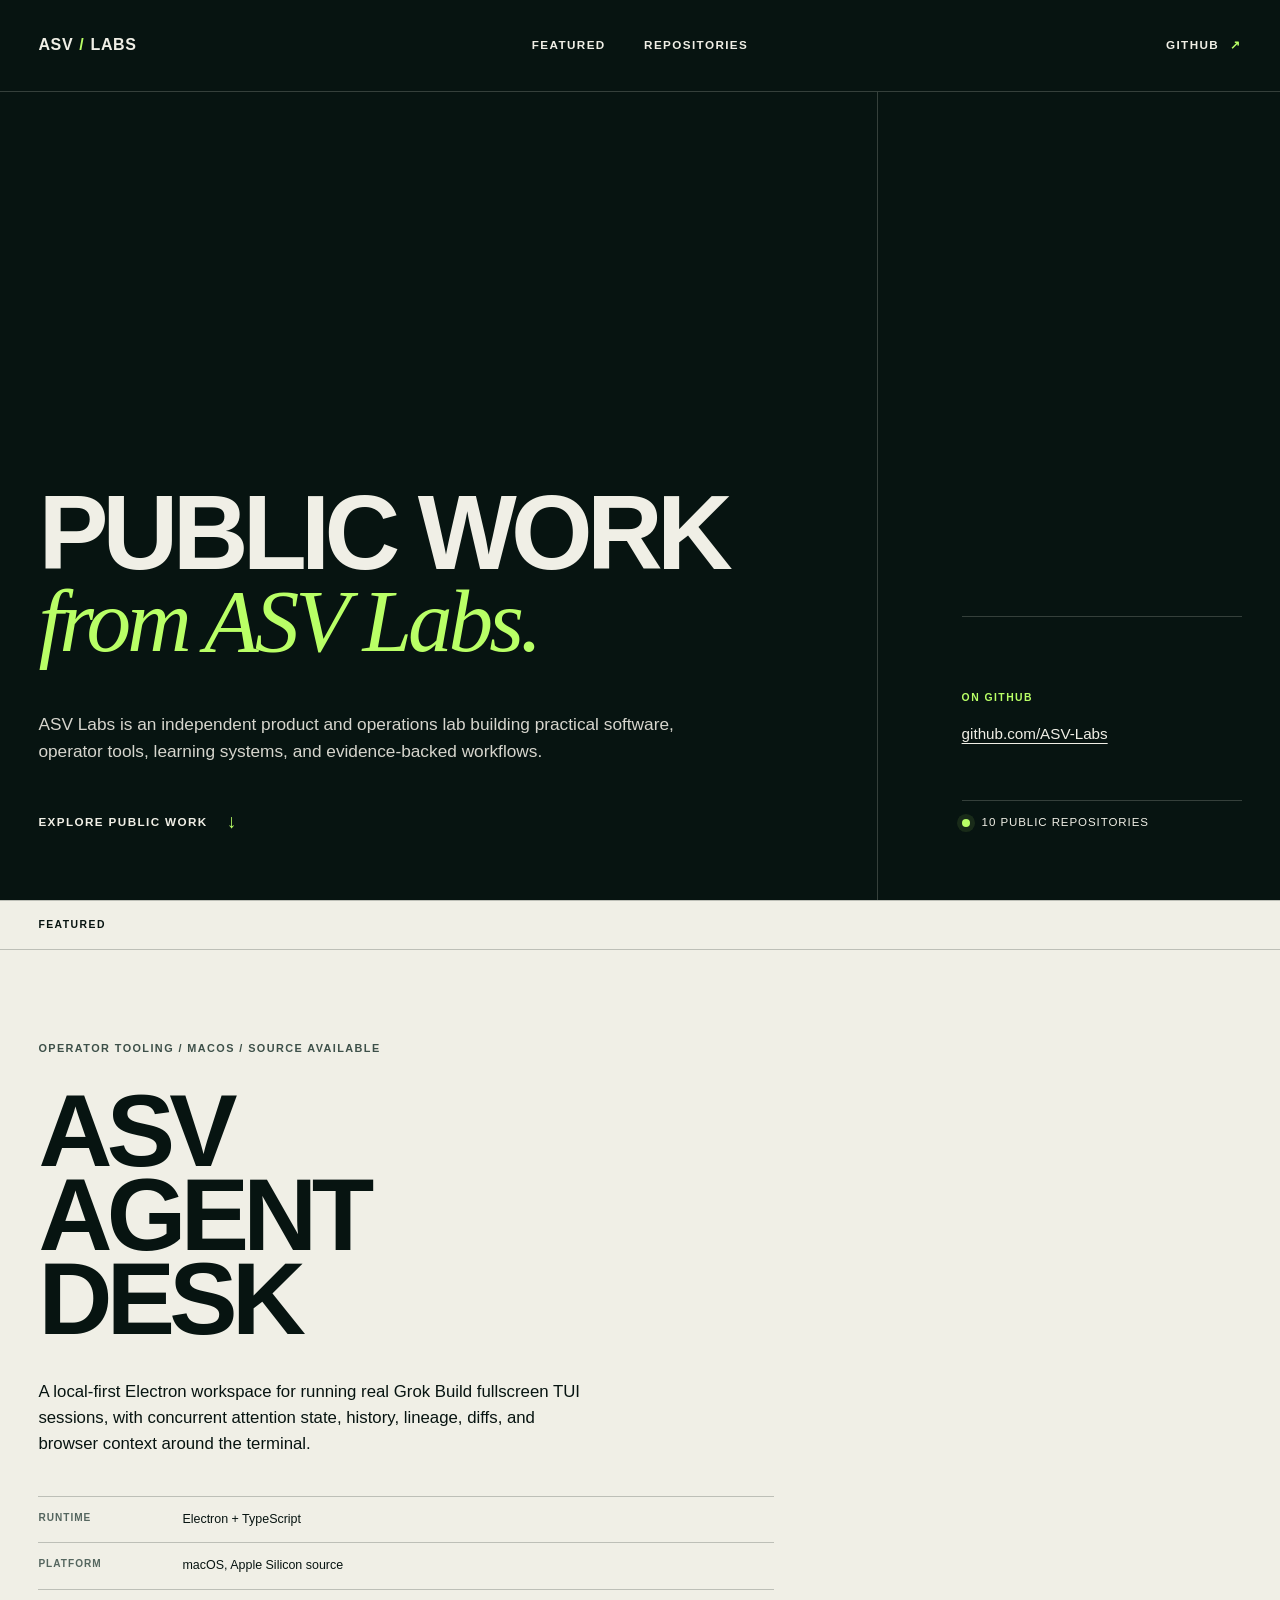
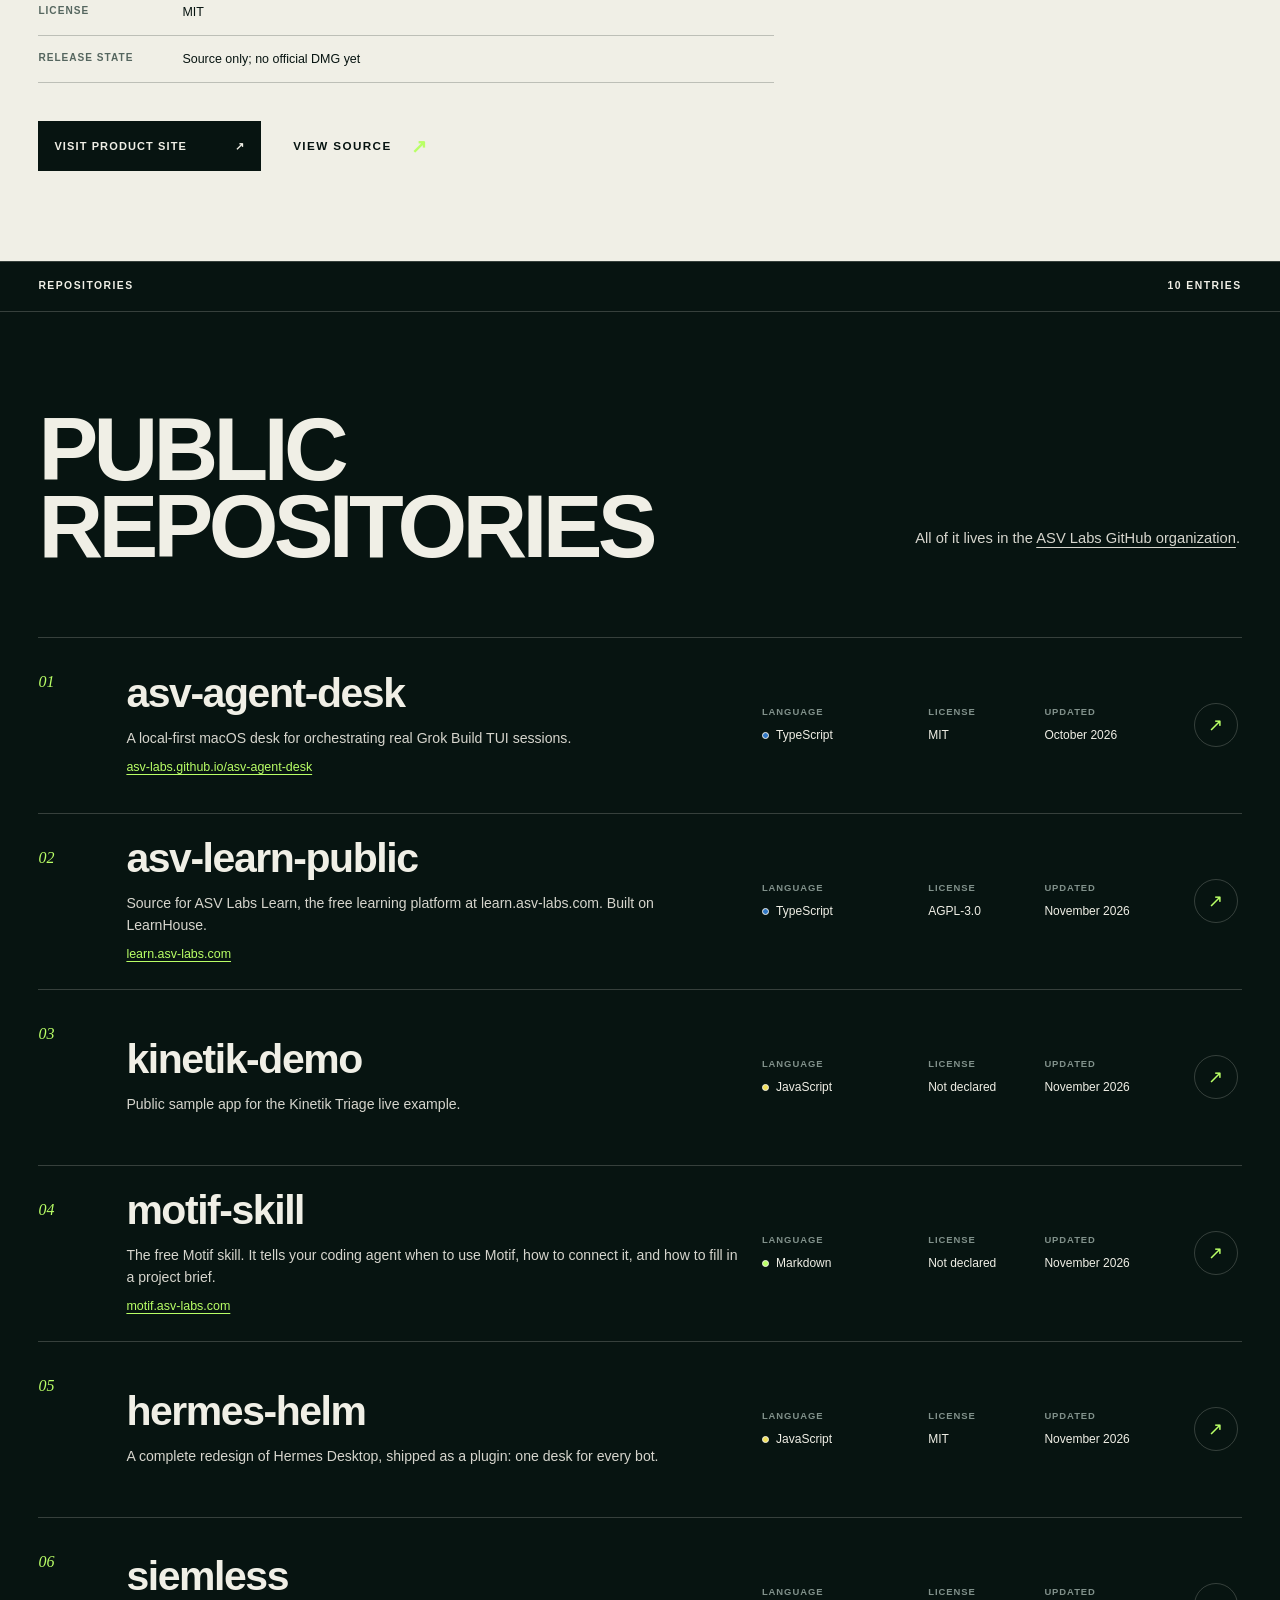
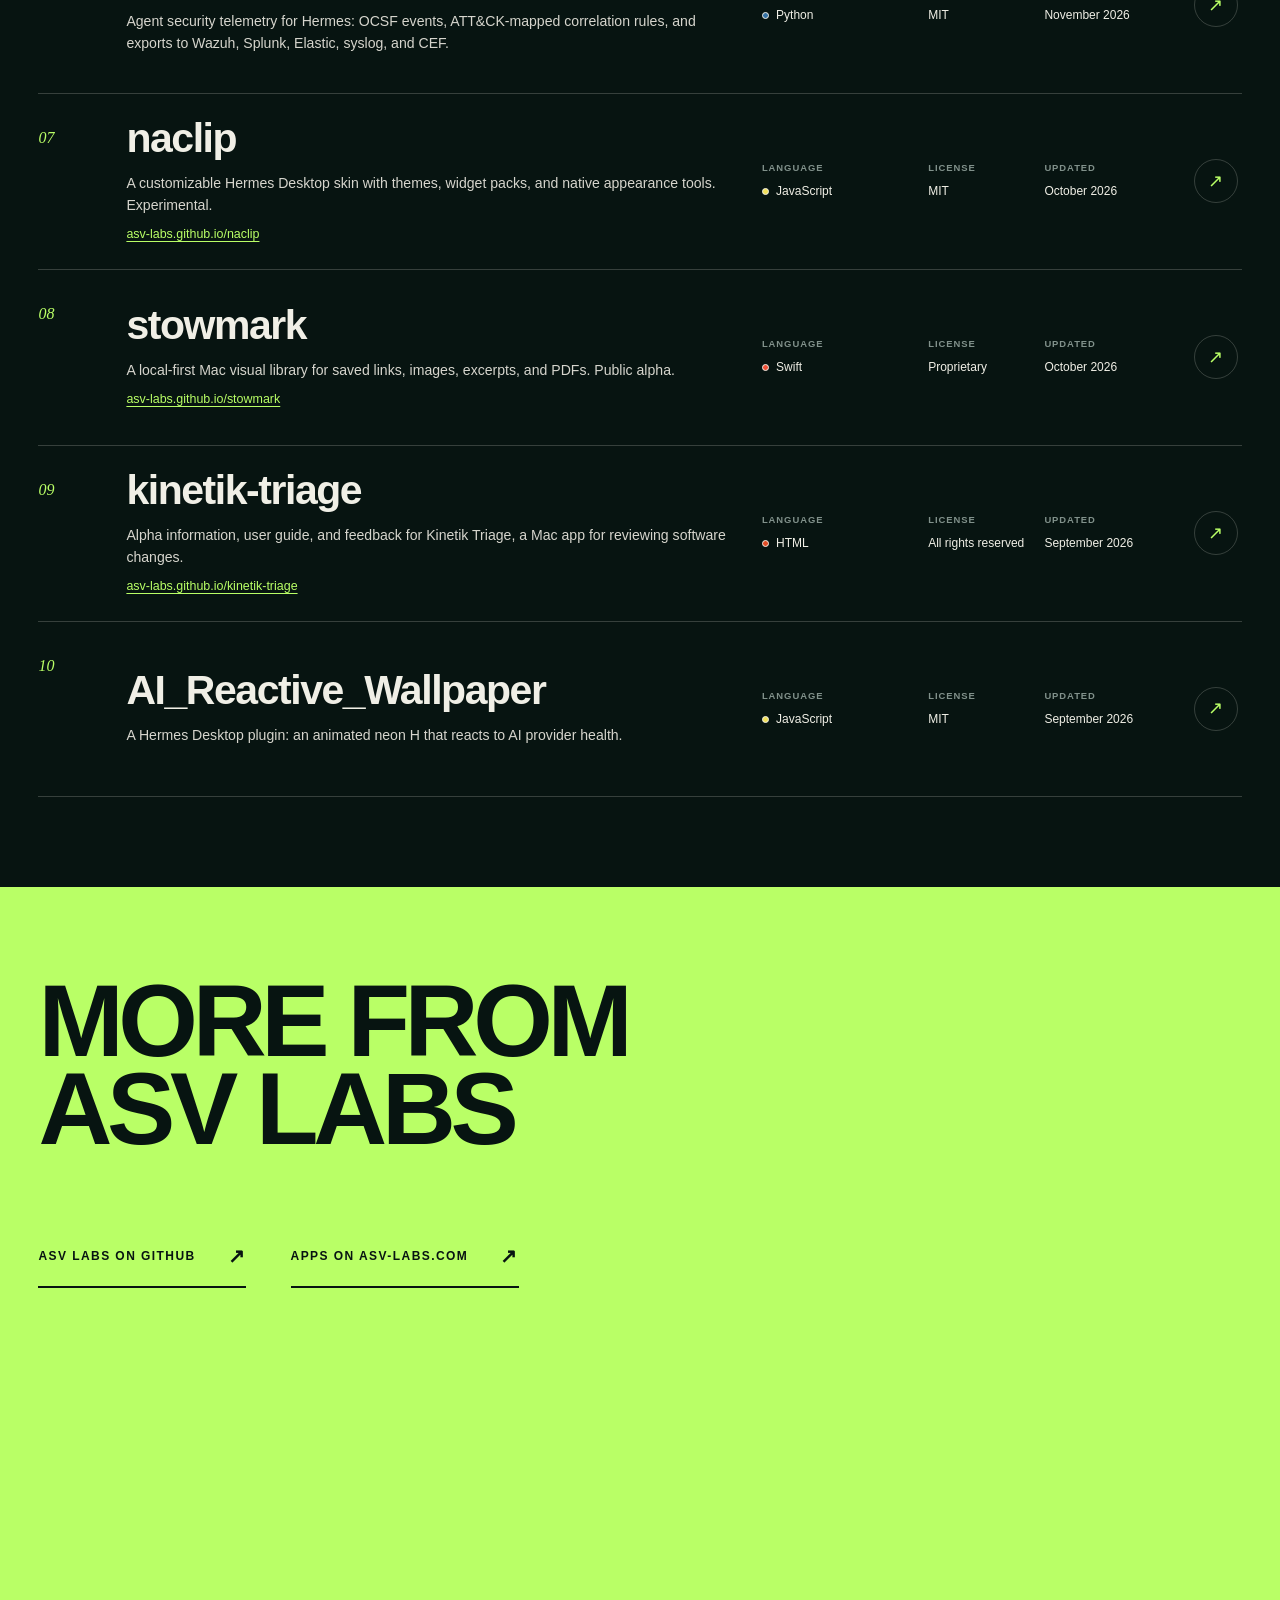
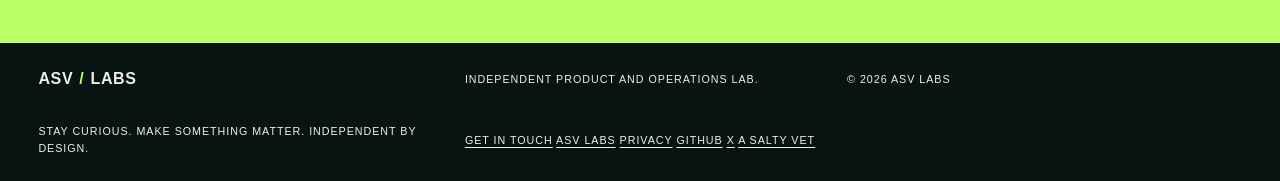
==== commit f022475d: "Meet WDI-014: text-first featured tier, design note declarations - Remove the static product still f" ====
--- a/index.html
+++ b/index.html
@@ -81,7 +81,7 @@
           <span>Featured</span>
         </div>
 
-        <div class="featured__layout">
+        <div class="featured__layout featured__layout--text">
           <div class="featured__copy">
             <p class="project-kicker">Operator tooling / macOS / Source available</p>
             <h2 id="featured-title">ASV Agent Desk</h2>
@@ -119,23 +119,6 @@
               </a>
             </div>
           </div>
-
-          <figure class="featured__media">
-            <img
-              src="https://raw.githubusercontent.com/ASV-Labs/asv-agent-desk/9af56c2a92607fbdabaca327e50a465ed3959dd1/docs/assets/product-overview.jpg"
-              alt="ASV Agent Desk showing concurrent Grok Build sessions, attention state, and a repository diff"
-              width="1600"
-              height="1000"
-              loading="lazy"
-              decoding="async"
-            />
-            <figcaption>
-              Captured from the public build
-              <a href="https://github.com/ASV-Labs/asv-agent-desk/tree/9af56c2a92607fbdabaca327e50a465ed3959dd1">
-                @ 9af56c2
-              </a>
-            </figcaption>
-          </figure>
         </div>
       </section>
 
--- a/assets/styles.css
+++ b/assets/styles.css
@@ -1010,6 +1010,11 @@
   margin-left: 2.5rem;
 }
 
+.featured__layout--text {
+  min-height: auto;
+  grid-template-columns: minmax(0, 46rem);
+}
+
 @media (max-width: 620px) {
   .ledger h2 {
     font-size: clamp(2.6rem, 12vw, 3.5rem);
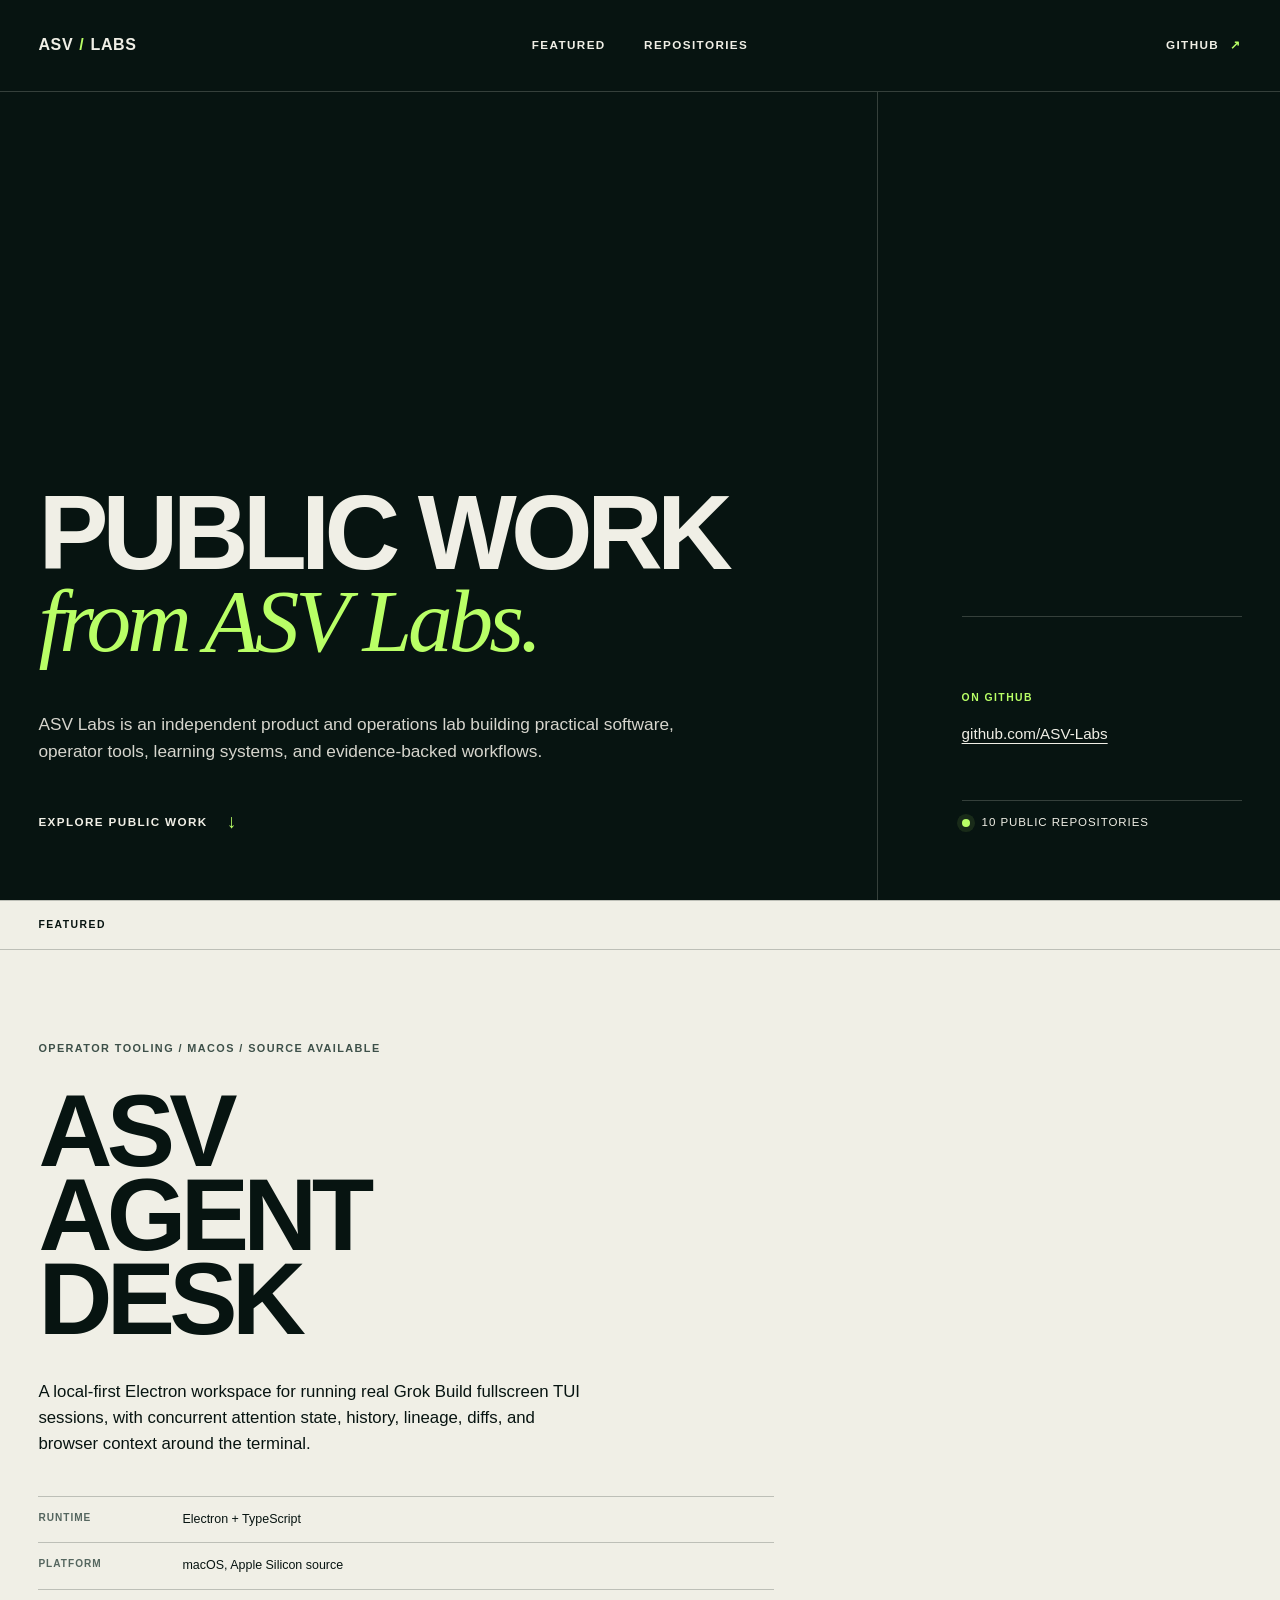
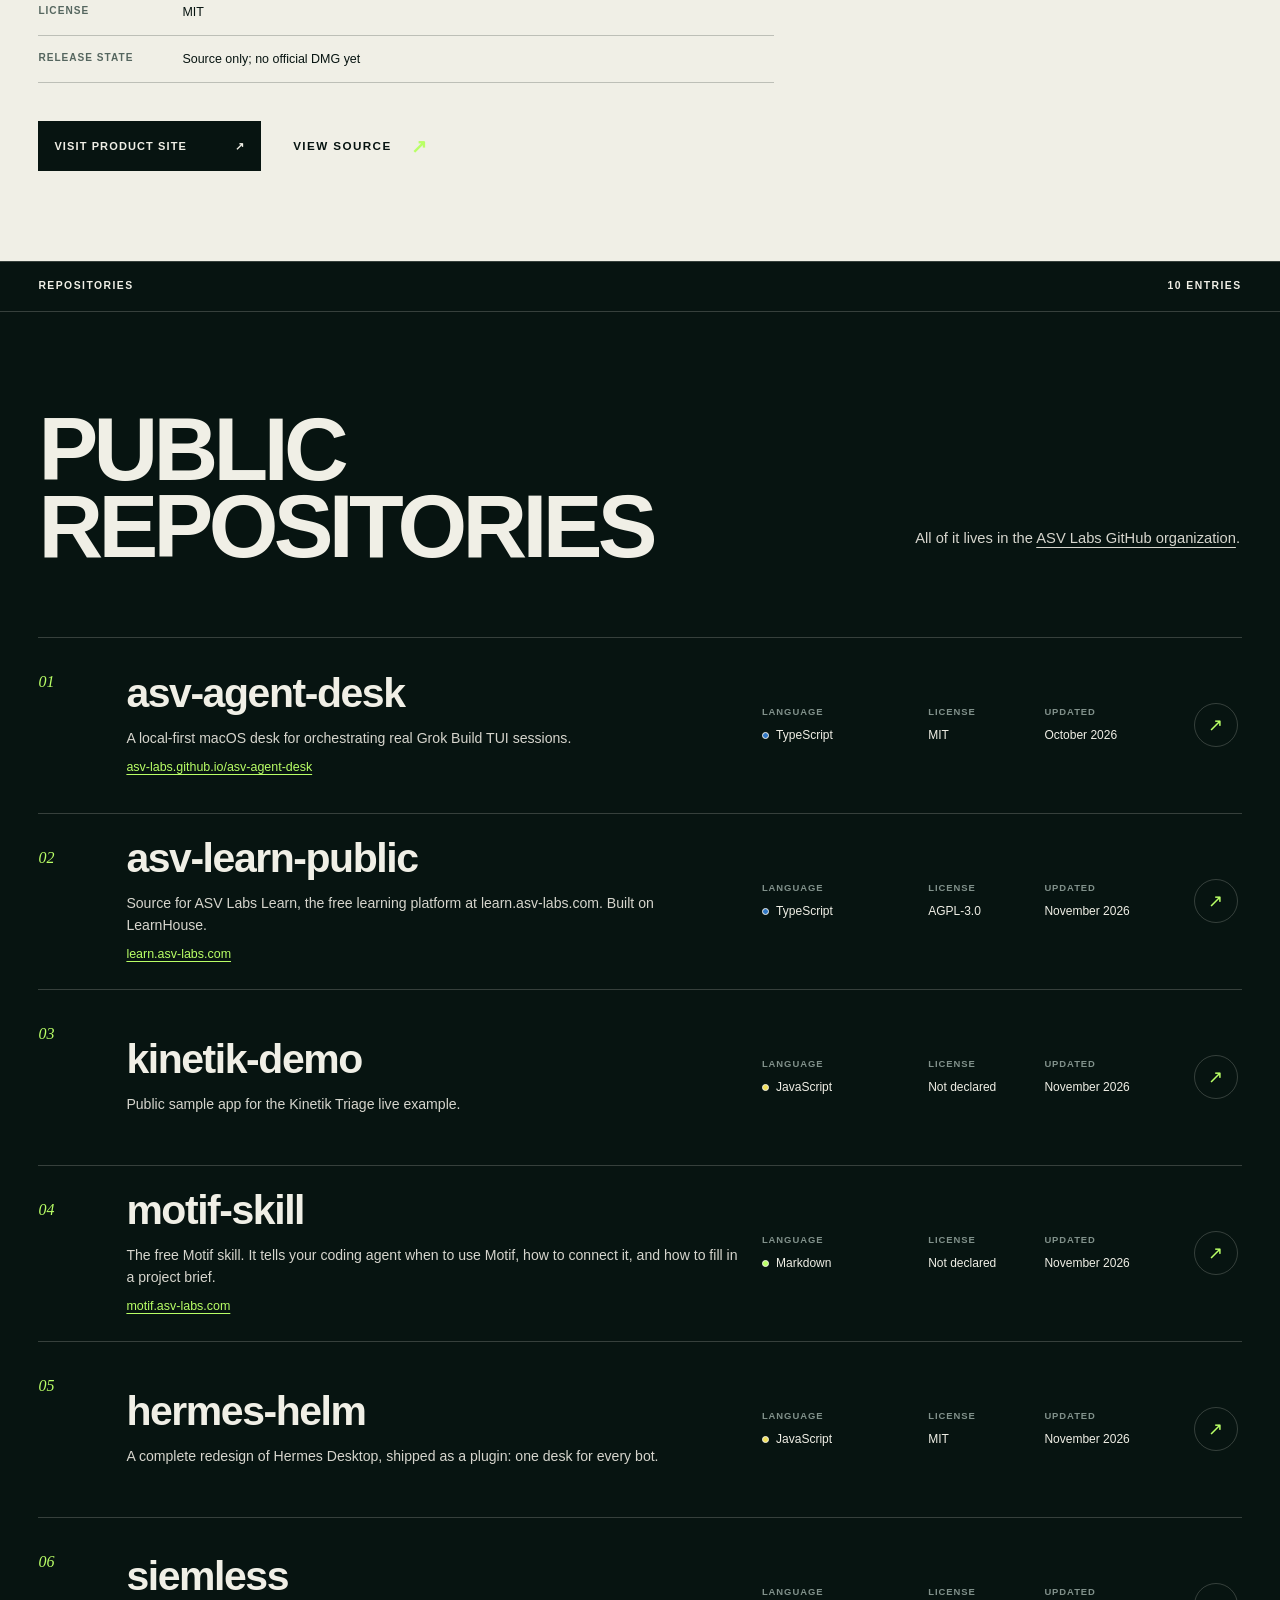
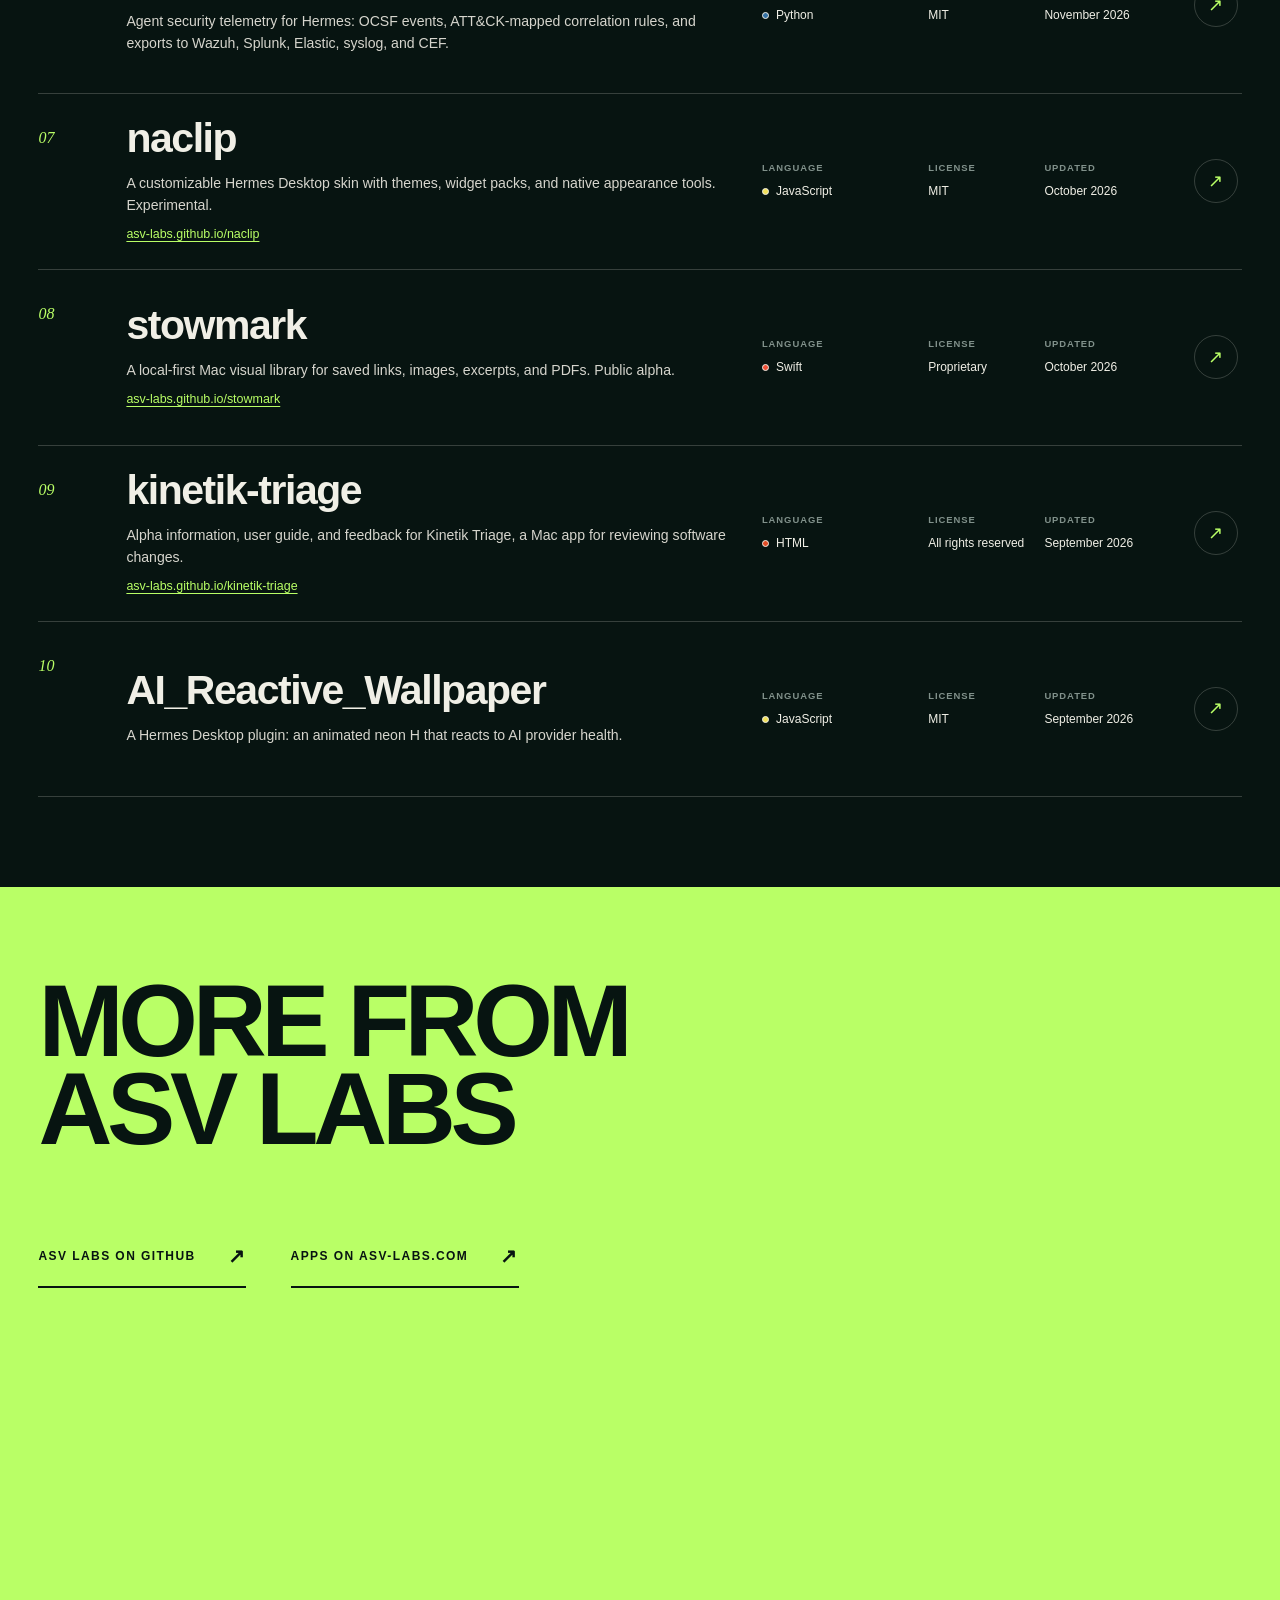
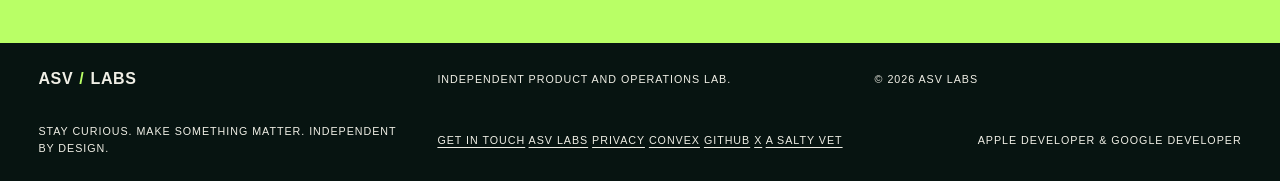
==== commit 0d6cd970: "footer: "Apple Developer & Google Developer" line (Charles wording); add Convex referral link matchi" ====
--- a/index.html
+++ b/index.html
@@ -321,10 +321,12 @@
         <a href="mailto:SaltyEngineer@asv-labs.com">Get in touch</a>
         <a href="https://asv-labs.com/" aria-label="ASV Labs home">ASV Labs</a>
         <a href="https://asv-labs.com/privacy/">Privacy</a>
+        <a class="footer-convex" href="https://convex.dev/referral/CHARLE3741" rel="sponsored noopener">Convex</a>
         <a href="https://github.com/ASV-Labs" aria-label="ASV Labs on GitHub">GitHub</a>
         <a href="https://x.com/ASaltyVet" aria-label="A Salty Vet on X">X</a>
         <a href="https://asaltyvet.com/" aria-label="Learn more about A Salty Vet">A Salty Vet</a>
       </nav>
+      <p class="footer-programs">Apple Developer &amp; Google Developer</p>
     </footer>
   </body>
 </html>
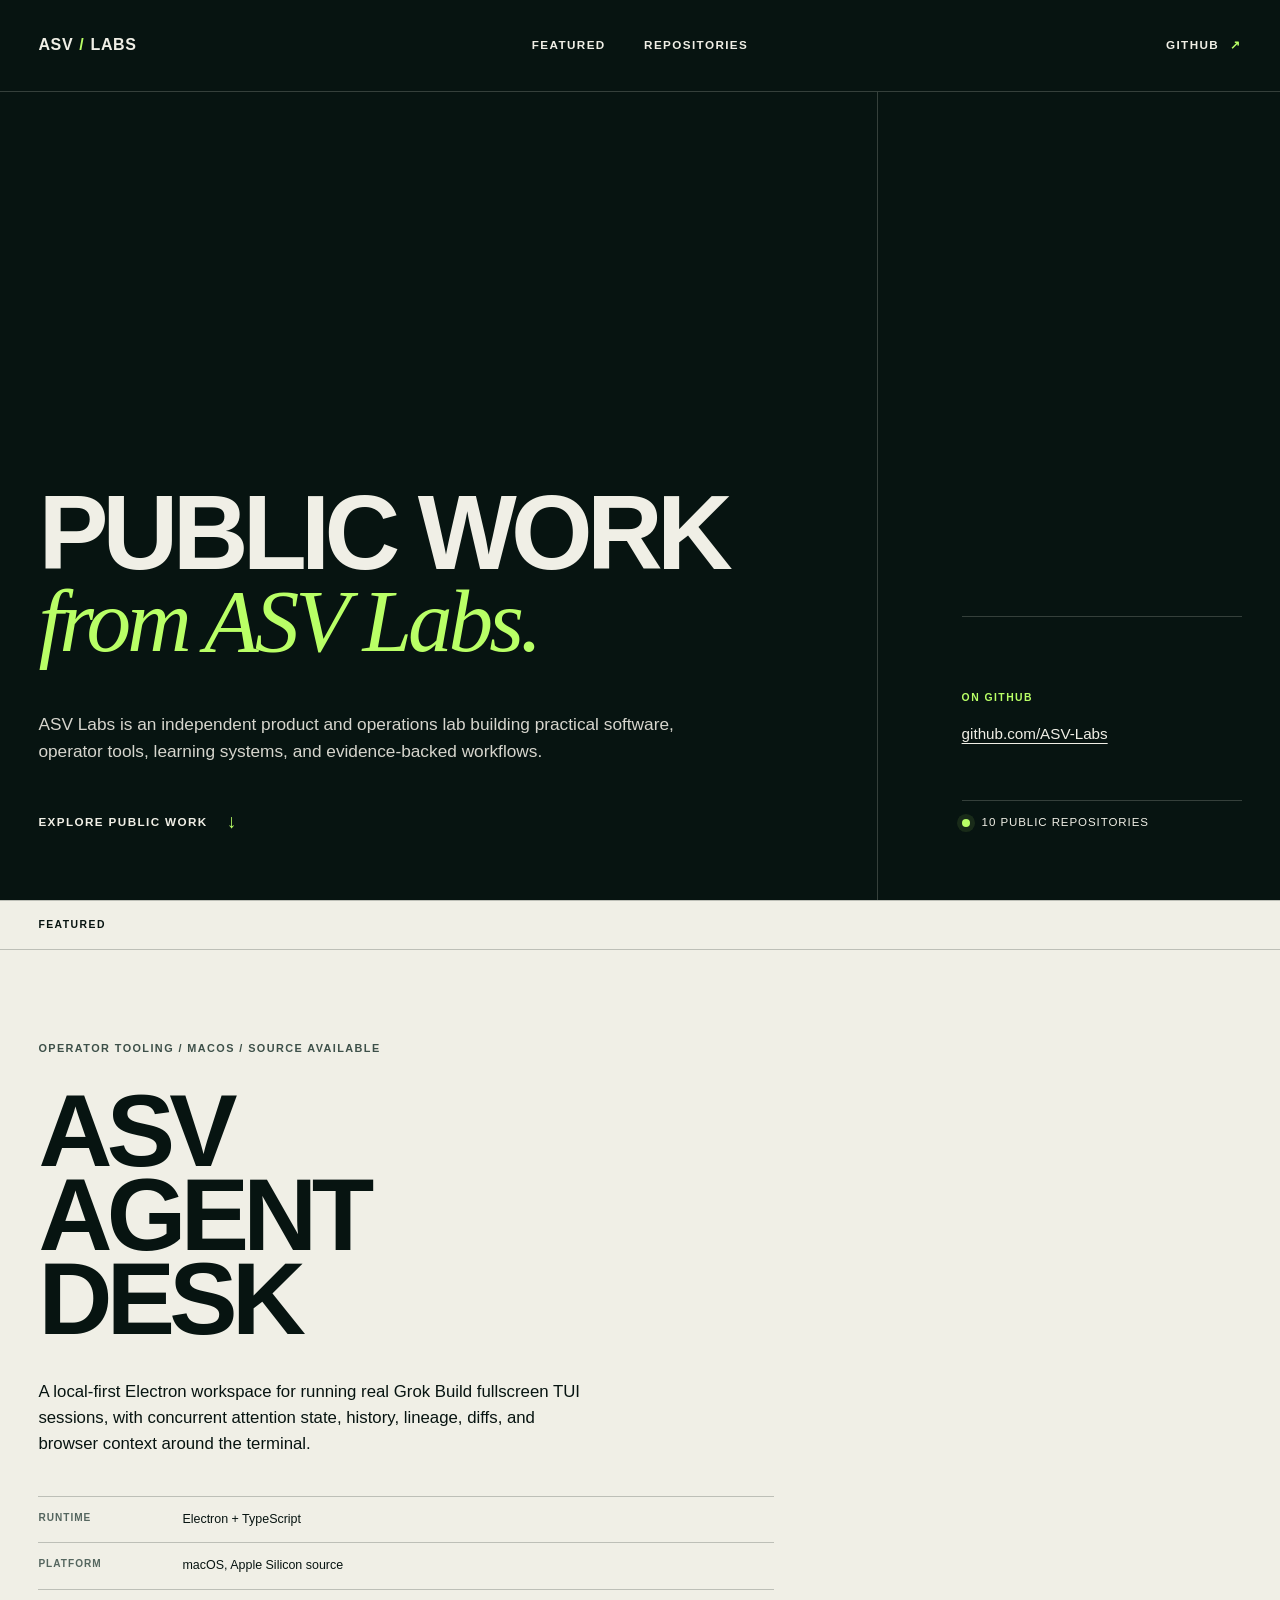
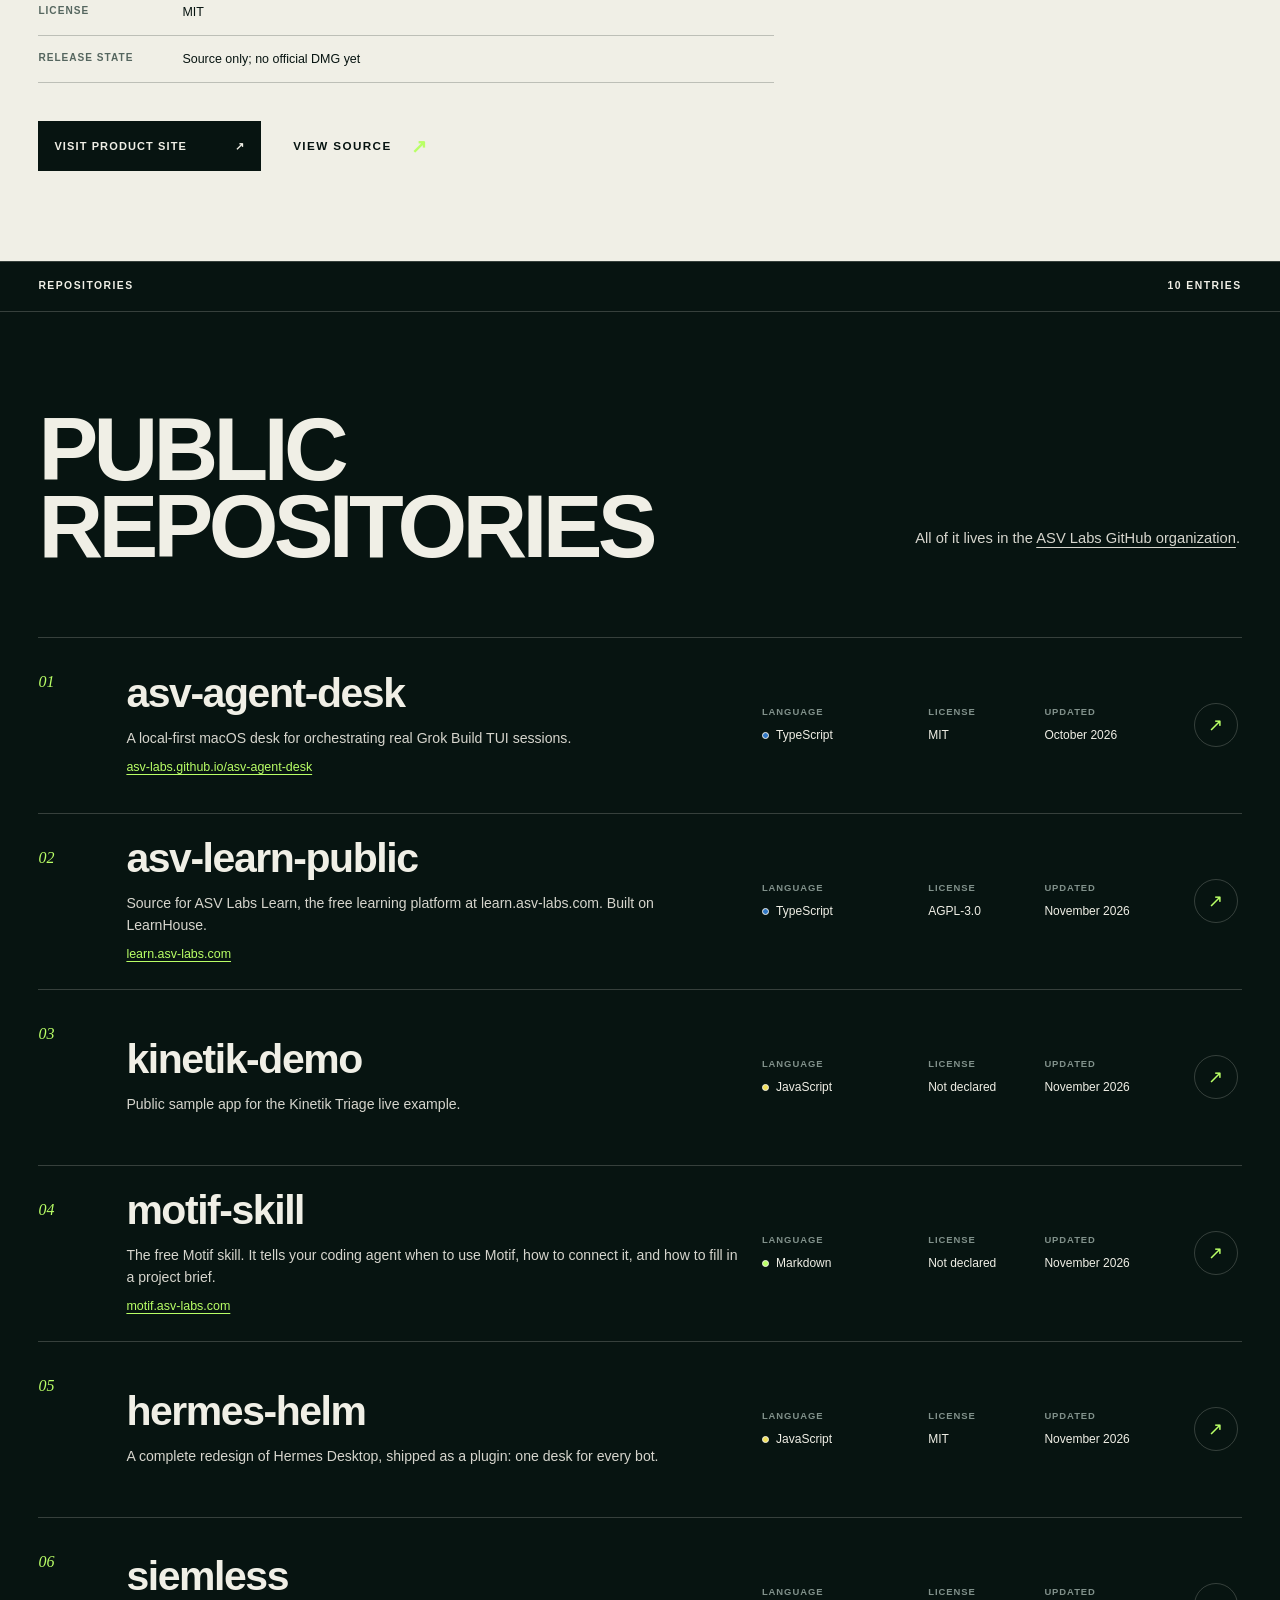
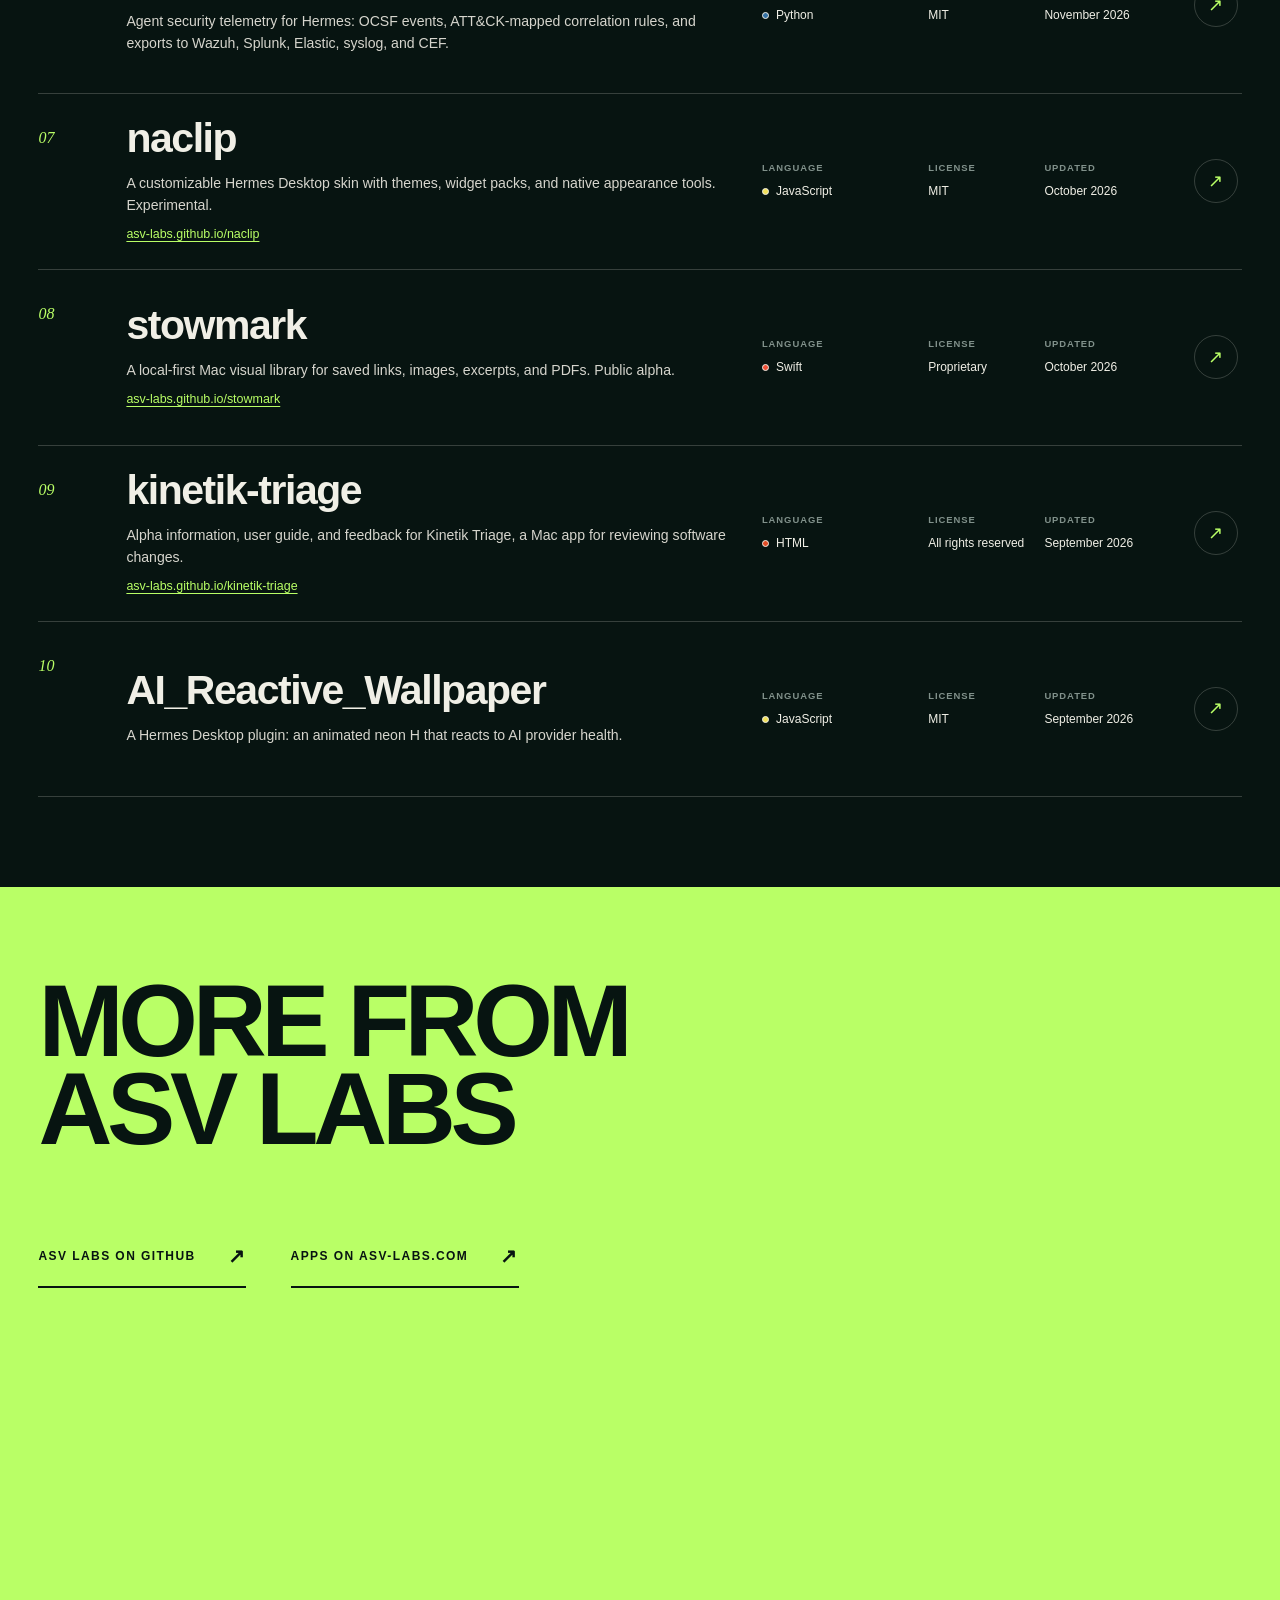
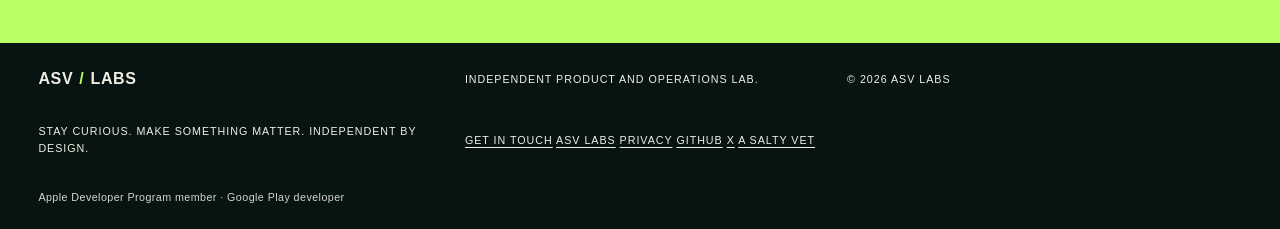
==== commit 2d1692ad: "footer: add plain-text "Apple Developer Program member · Google Play developer" line (preview, no lo" ====
--- a/index.html
+++ b/index.html
@@ -321,12 +321,11 @@
         <a href="mailto:SaltyEngineer@asv-labs.com">Get in touch</a>
         <a href="https://asv-labs.com/" aria-label="ASV Labs home">ASV Labs</a>
         <a href="https://asv-labs.com/privacy/">Privacy</a>
-        <a class="footer-convex" href="https://convex.dev/referral/CHARLE3741" rel="sponsored noopener">Convex</a>
         <a href="https://github.com/ASV-Labs" aria-label="ASV Labs on GitHub">GitHub</a>
         <a href="https://x.com/ASaltyVet" aria-label="A Salty Vet on X">X</a>
         <a href="https://asaltyvet.com/" aria-label="Learn more about A Salty Vet">A Salty Vet</a>
       </nav>
-      <p class="footer-programs">Apple Developer &amp; Google Developer</p>
+      <p class="footer-programs">Apple Developer Program member · Google Play developer</p>
     </footer>
   </body>
 </html>
--- a/assets/styles.css
+++ b/assets/styles.css
@@ -703,6 +703,14 @@
   justify-self: end;
 }
 
+.site-footer p.footer-programs {
+  grid-column: 1 / -1;
+  justify-self: start;
+  color: var(--paper-dim);
+  letter-spacing: 0.04em;
+  text-transform: none;
+}
+
 @media (max-width: 980px) {
   .site-header {
     grid-template-columns: 1fr auto;
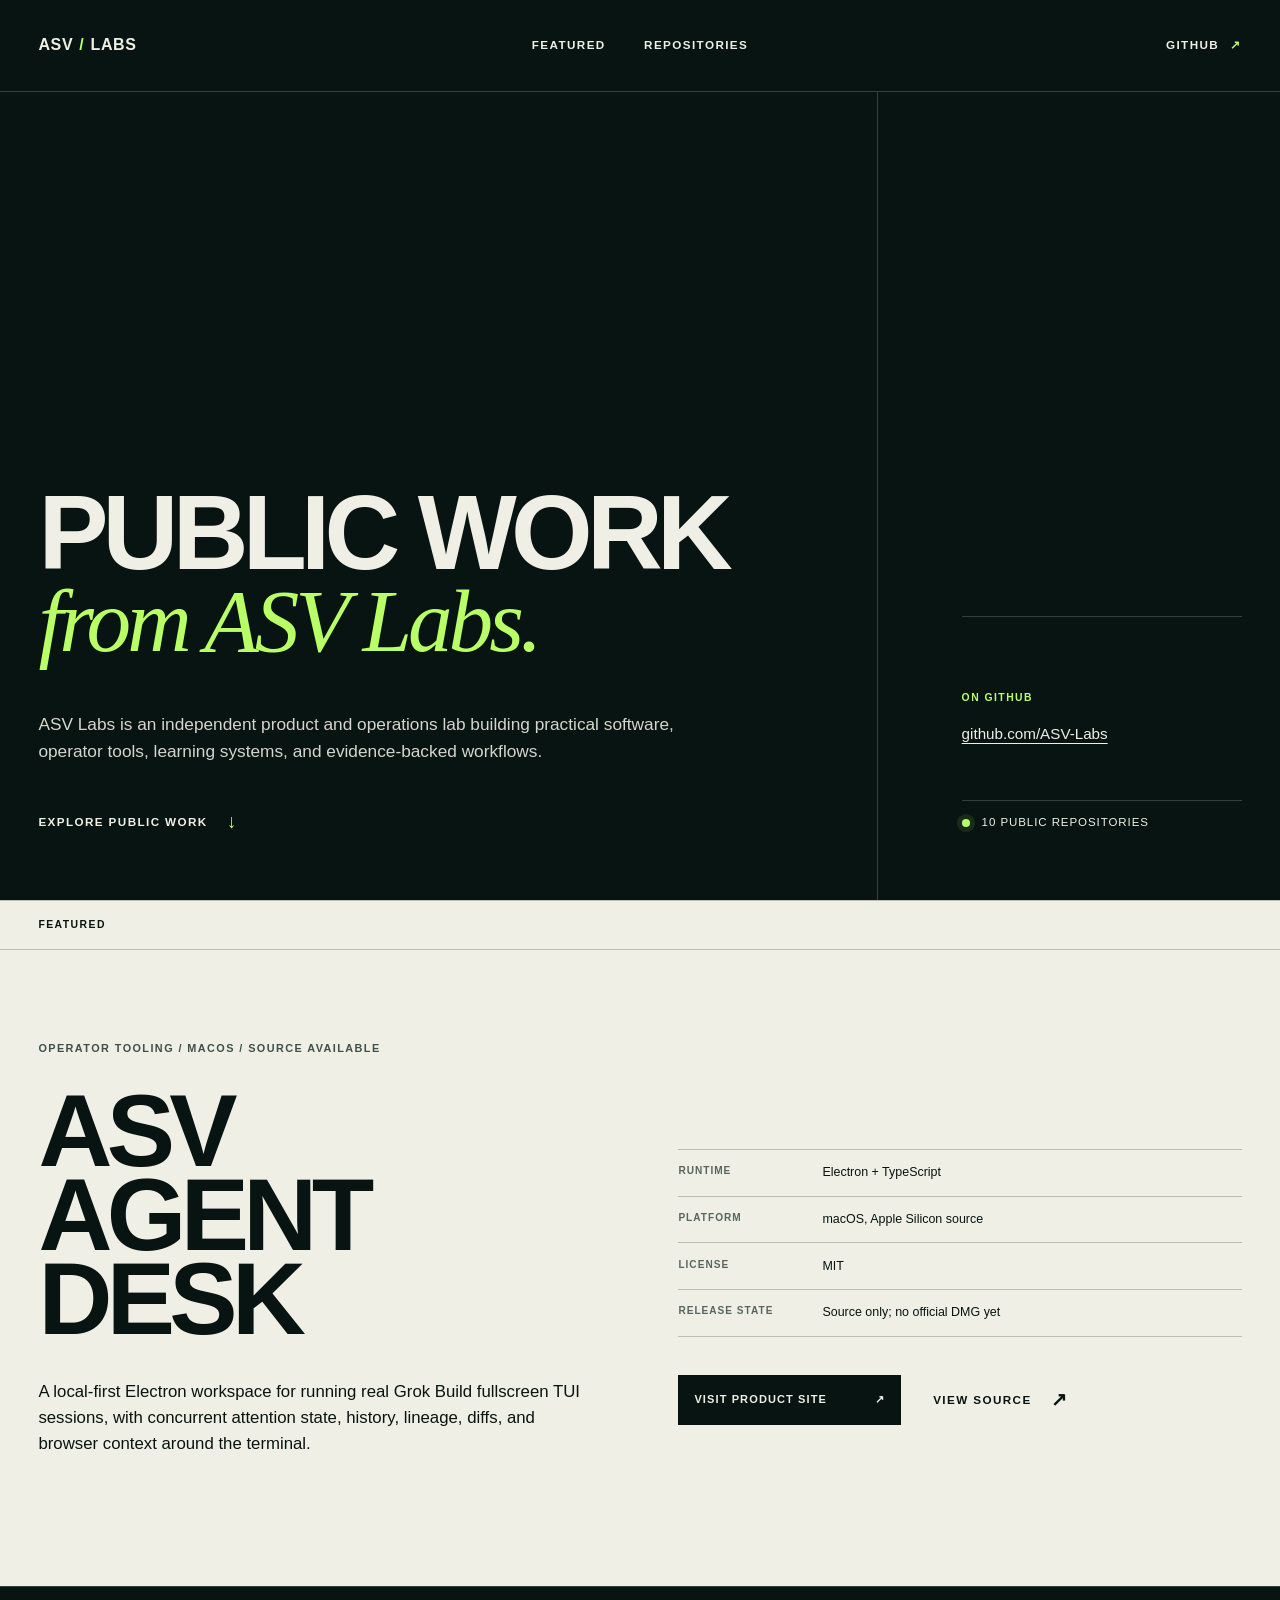
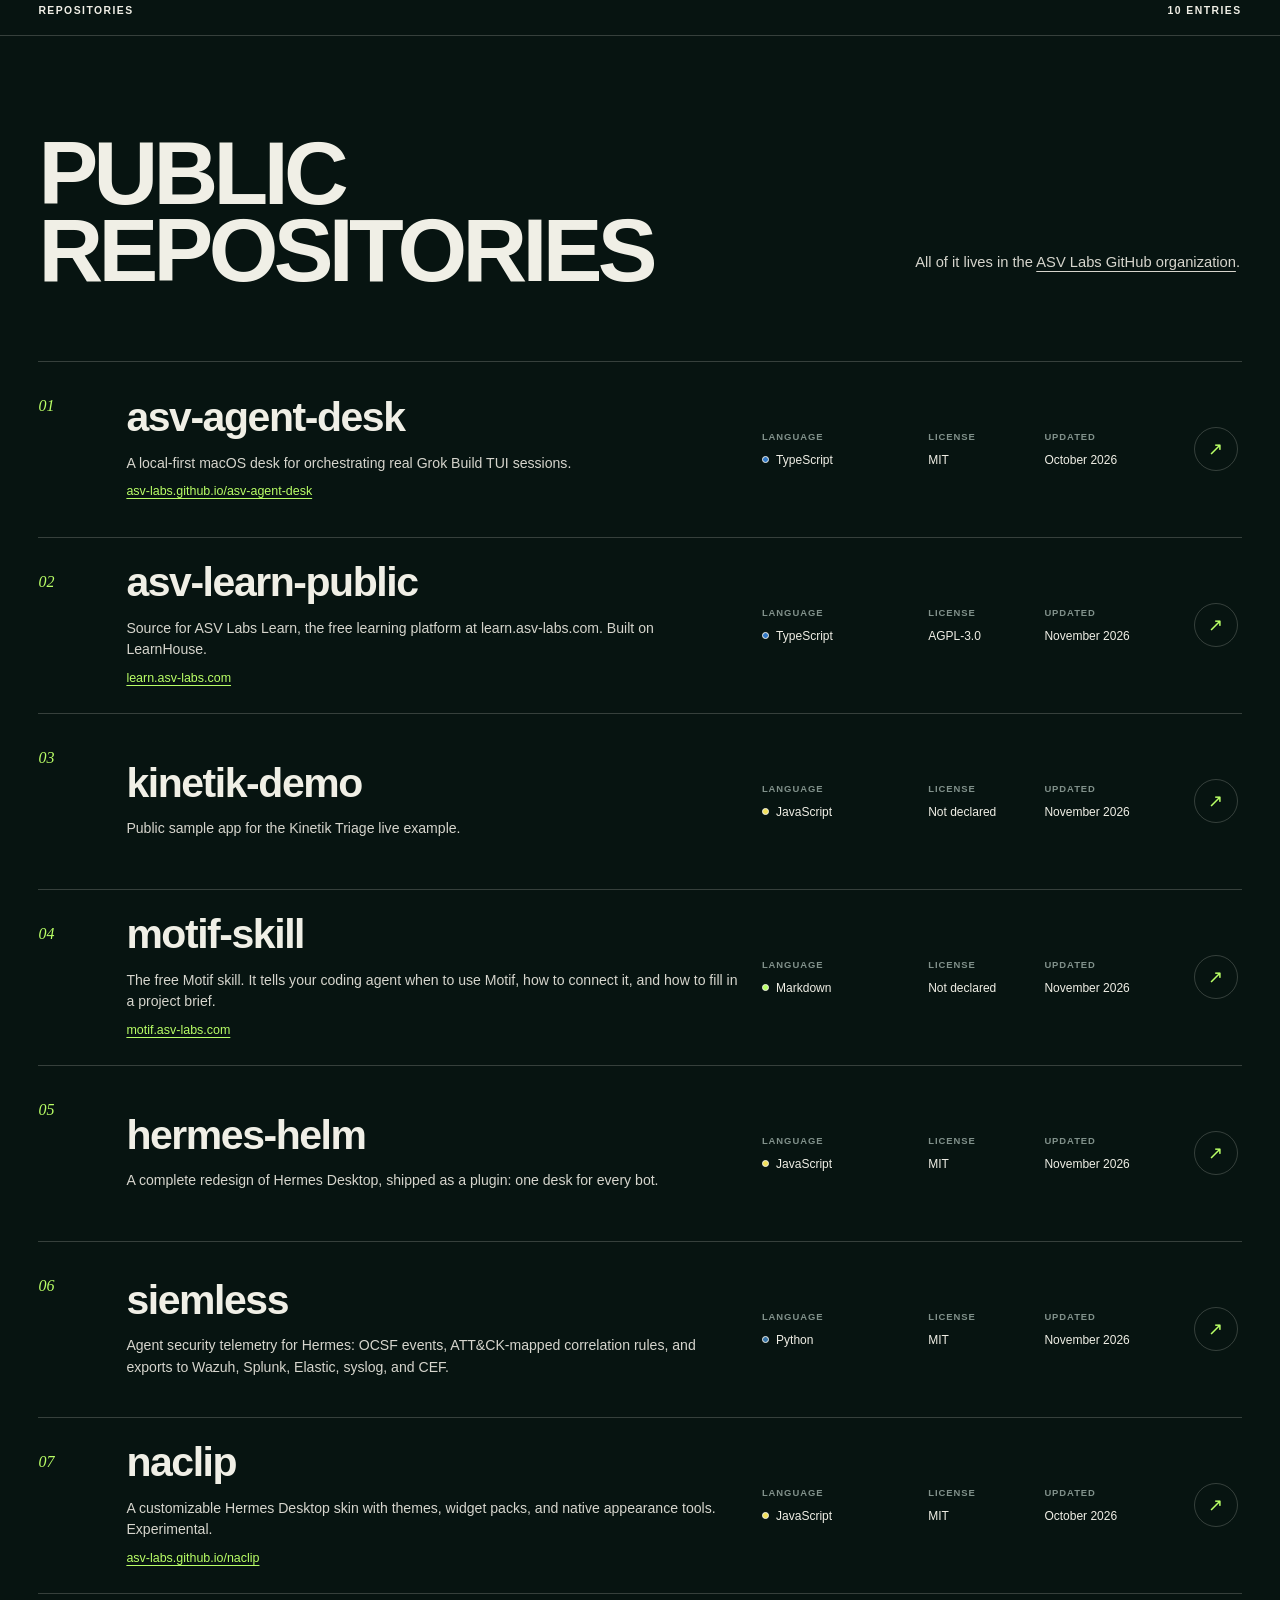
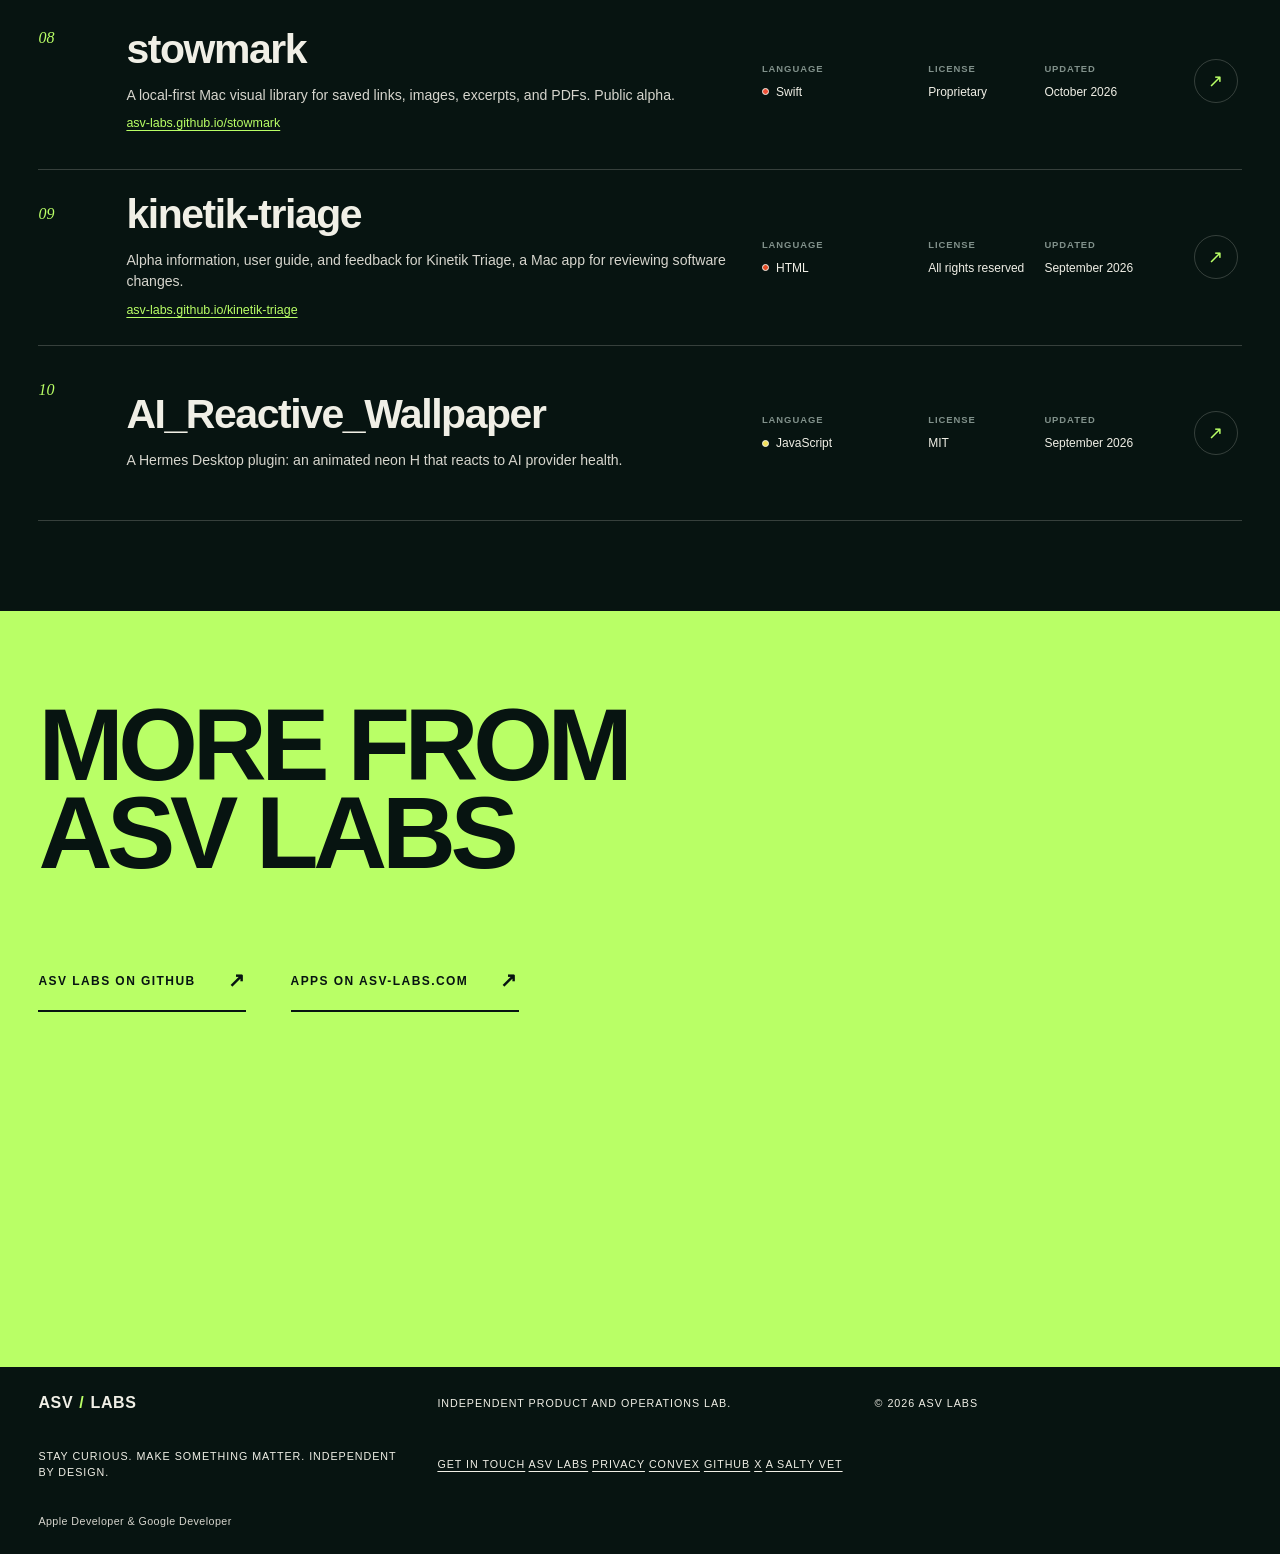
==== commit 7f77bdca: "Balance the featured tier: two text columns on desktop Description left, facts and actions right; st" ====
--- a/index.html
+++ b/index.html
@@ -90,6 +90,8 @@
               sessions, with concurrent attention state, history, lineage, diffs, and browser
               context around the terminal.
             </p>
+          </div>
+          <div class="featured__details">
             <dl class="fact-list">
               <div>
                 <dt>Runtime</dt>
@@ -321,11 +323,12 @@
         <a href="mailto:SaltyEngineer@asv-labs.com">Get in touch</a>
         <a href="https://asv-labs.com/" aria-label="ASV Labs home">ASV Labs</a>
         <a href="https://asv-labs.com/privacy/">Privacy</a>
+        <a class="footer-convex" href="https://convex.dev/referral/CHARLE3741" rel="sponsored noopener">Convex</a>
         <a href="https://github.com/ASV-Labs" aria-label="ASV Labs on GitHub">GitHub</a>
         <a href="https://x.com/ASaltyVet" aria-label="A Salty Vet on X">X</a>
         <a href="https://asaltyvet.com/" aria-label="Learn more about A Salty Vet">A Salty Vet</a>
       </nav>
-      <p class="footer-programs">Apple Developer Program member · Google Play developer</p>
+      <p class="footer-programs">Apple Developer &amp; Google Developer</p>
     </footer>
   </body>
 </html>
--- a/assets/styles.css
+++ b/assets/styles.css
@@ -1020,7 +1020,23 @@
 
 .featured__layout--text {
   min-height: auto;
-  grid-template-columns: minmax(0, 46rem);
+  grid-template-columns: minmax(0, 1fr) minmax(0, 1fr);
+  align-items: center;
+}
+
+.featured__details {
+  min-width: 0;
+}
+
+.text-action--dark span {
+  color: var(--ink);
+}
+
+@media (max-width: 980px) {
+  .featured__layout--text {
+    grid-template-columns: minmax(0, 1fr);
+    gap: 0;
+  }
 }
 
 @media (max-width: 620px) {
